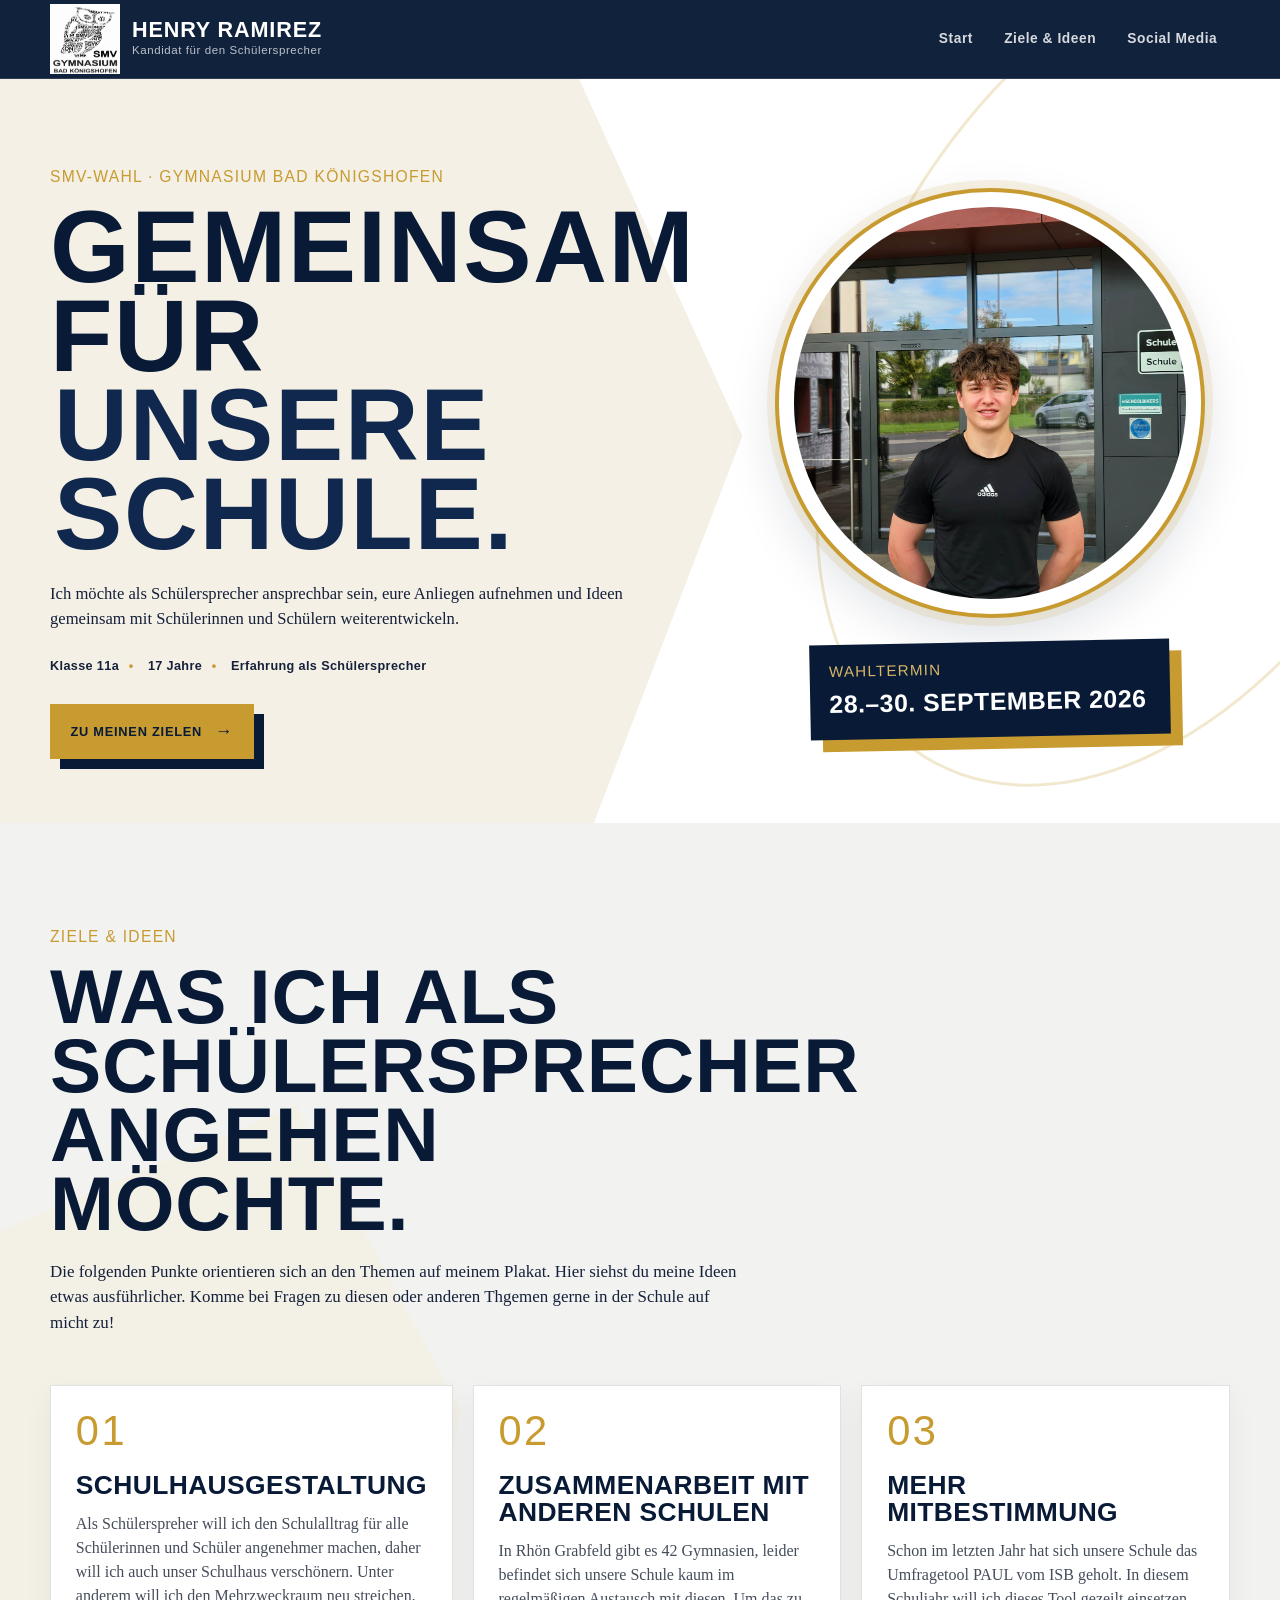
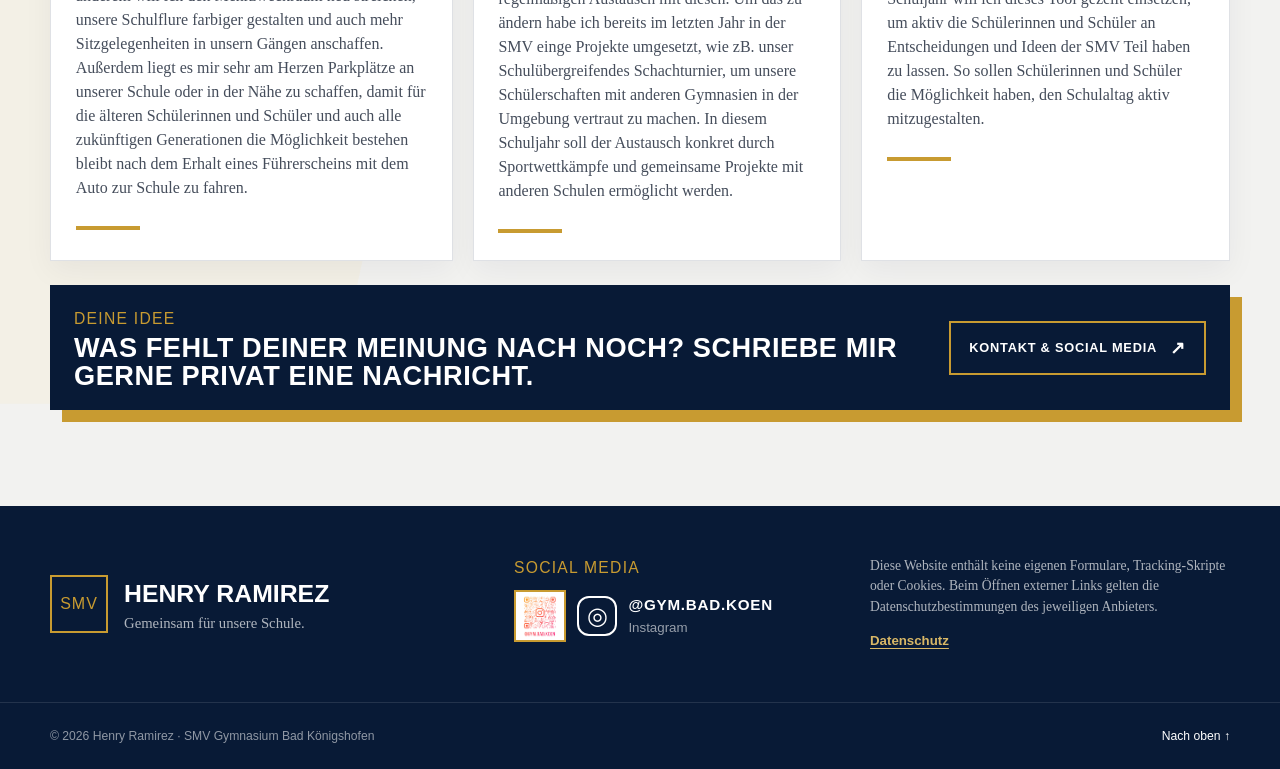
==== index.html @ e32c3639 "Add image link to index.html Added a link to the image '11156.png' in the HTML file." ====
<!DOCTYPE html>
<html lang="de">
<head>
  <meta charset="UTF-8">
  <meta name="viewport" content="width=device-width, initial-scale=1.0">
  <meta name="description" content="Henry Ramirez – Informationen zur Kandidatur als Schülersprecher am Gymnasium Bad Königshofen.">
  <title>Henry Ramirez | Gemeinsam für unsere Schule</title>
  <link rel="stylesheet" href="styles.css">
  <link rel="11156.png" />
  <style>
/* =========================
   HANDY / MOBILE
   ========================= */

@media (max-width: 700px) {

  /* Allgemein */
  html {
    scroll-padding-top: 74px;
  }

  body {
    overflow-x: hidden;
  }

  .container {
    width: min(100% - 2rem, 1180px);
  }


  /* =========================
     HEADER
     ========================= */

  .header-inner {
    min-height: 70px;
    gap: 1rem;
  }

  .brand {
    gap: .55rem;
  }

  .brand-logo {
    width: 38px;
    height: 38px;
  }

  .brand-copy strong {
    font-size: 1.05rem;
  }

  .brand-copy small {
    display: none;
  }

  /* Burger-Menü */
  .burger {
    display: grid;
    place-items: center;
    gap: 5px;
    width: 42px;
    height: 42px;
    flex-shrink: 0;
    cursor: pointer;
  }

  .burger span {
    display: block;
    width: 23px;
    height: 2px;
    background: var(--white);
    transition:
      transform .25s ease,
      opacity .2s ease;
  }

  /* Burger → X */
  .nav-toggle:checked + .burger span:nth-child(1) {
    transform: translateY(7px) rotate(45deg);
  }

  .nav-toggle:checked + .burger span:nth-child(2) {
    opacity: 0;
  }

  .nav-toggle:checked + .burger span:nth-child(3) {
    transform: translateY(-7px) rotate(-45deg);
  }

  /* Mobile Navigation */
  .main-nav {
    position: absolute;
    top: calc(100% + 8px);
    left: 1rem;
    right: 1rem;

    display: grid;
    gap: .2rem;

    padding: .55rem;

    background: var(--navy);
    border: 1px solid rgba(255,255,255,.12);
    box-shadow: 0 18px 40px rgba(8,26,54,.25);

    opacity: 0;
    pointer-events: none;
    transform: translateY(-10px);

    transition:
      opacity .25s ease,
      transform .25s ease;
  }

  .nav-toggle:checked ~ .main-nav {
    opacity: 1;
    pointer-events: auto;
    transform: translateY(0);
  }

  .main-nav a {
    padding: .9rem 1rem;
    font-size: .85rem;
  }


  /* =========================
     HERO
     ========================= */

  .hero {
    min-height: auto;
  }

  .hero::before {
    width: 100%;
    clip-path: polygon(
      0 0,
      88% 0,
      100% 16%,
      92% 100%,
      0 100%
    );
  }

  .hero-diagonal {
    right: -35vw;
    top: -5vh;
    width: 75vw;
    height: 110vw;
    opacity: .25;
  }

  .hero-grid {
    min-height: auto;

    display: grid;
    grid-template-columns: 1fr;

    gap: 2.8rem;

    padding-top: 3.2rem;
    padding-bottom: 3.8rem;
  }

  .hero-content {
    width: 100%;
  }

  .eyebrow {
    font-size: .82rem;
    margin-bottom: .6rem;
  }

  .hero h1 {
    max-width: 100%;
    font-size: clamp(3.4rem, 17vw, 5rem);
    line-height: .88;
    word-break: normal;
  }

  .hero-lead {
    margin-top: 1.2rem;
    max-width: 100%;
    font-size: 1rem;
    line-height: 1.55;
  }

  .hero-facts {
    display: grid;
    gap: .4rem;
    margin-top: 1.3rem;
    font-size: .78rem;
  }

  .hero-facts span:not(:last-child)::after {
    display: none;
  }

  .button {
    width: 100%;
    margin-top: 1.5rem;
  }

  .button-gold {
    box-shadow: 7px 7px 0 var(--navy);
  }


  /* =========================
     BILD
     ========================= */

  .hero-visual {
    width: 100%;
    justify-items: center;
    gap: 1.5rem;
  }

  .portrait-frame {
    width: min(78vw, 340px);
    padding: 11px;
    border-width: 3px;
    box-shadow:
      0 0 0 6px rgba(200,155,49,.13),
      0 15px 35px rgba(8,26,54,.12);
  }

  .portrait-fallback {
    inset: 11px;
    font-size: 2.2rem;
  }

  .election-card {
    width: min(88vw, 330px);
    padding: .9rem 1rem;
    box-shadow: 8px 8px 0 var(--gold);
  }

  .election-label {
    font-size: .78rem;
  }

  .election-card strong {
    font-size: 1.1rem;
  }


  /* =========================
     ZIELE
     ========================= */

  .ideas {
    padding: 4.2rem 0;
  }

  .ideas::before {
    left: -30%;
    width: 95%;
    height: 60%;
  }

  .section-heading {
    margin-bottom: 2rem;
  }

  .section-heading h2 {
    font-size: clamp(2.8rem, 13vw, 4.3rem);
    line-height: .92;
  }

  .section-heading > p:last-child {
    margin-top: 1rem;
    font-size: 1rem;
  }

  .ideas-grid {
    grid-template-columns: 1fr;
    gap: 1rem;
  }

  .idea-card {
    min-height: auto;
    padding: 1.3rem;
  }

  .idea-number {
    font-size: 2.2rem;
  }

  .idea-card h3 {
    font-size: 1.45rem;
    line-height: 1;
    margin-top: 1rem;
  }

  .idea-card p {
    font-size: .96rem;
    line-height: 1.5;
  }

  /* Hover auf Touch-Geräten vermeiden */
  .idea-card:hover {
    transform: none;
  }

  .idea-line {
    margin-top: 1.25rem;
  }

  .ideas-note {
    align-items: flex-start;
    flex-direction: column;
    gap: 1rem;

    margin-top: 1.2rem;
    padding: 1.2rem;

    box-shadow: 7px 7px 0 var(--gold);
  }

  .ideas-note h3 {
    font-size: 1.45rem;
  }

  .button-outline {
    width: 100%;
  }


  /* =========================
     FOOTER
     ========================= */

  .footer-grid {
    grid-template-columns: 1fr;
    gap: 2rem;
    padding: 2.5rem 0;
  }

  .footer-brand {
    gap: .8rem;
  }

  .footer-mark {
    width: 50px;
    height: 50px;
    font-size: .9rem;
  }

  .footer-brand strong {
    font-size: 1.3rem;
  }

  .footer-brand span {
    font-size: .85rem;
  }

  .instagram-link {
    width: 100%;
  }

  .instagram-qr {
    width: 48px;
    height: 48px;
    flex-basis: 48px;
  }

  .footer-legal p {
    font-size: .82rem;
    line-height: 1.5;
  }

  .footer-bottom-inner {
    min-height: auto;
    padding: .9rem 0;

    display: flex;
    flex-direction: column;
    align-items: flex-start;
    justify-content: center;
    gap: .5rem;
  }

  .footer-bottom-inner p {
    font-size: .7rem;
    line-height: 1.4;
  }
}


/* =========================
   SEHR KLEINE HANDYS
   ========================= */

@media (max-width: 400px) {

  .container {
    width: calc(100% - 1.4rem);
  }

  .header-inner {
    min-height: 66px;
  }

  .brand-copy strong {
    font-size: .95rem;
  }

  .brand-logo {
    width: 34px;
    height: 34px;
  }

  .hero-grid {
    padding-top: 2.7rem;
  }

  .hero h1 {
    font-size: clamp(3rem, 16vw, 4.2rem);
  }

  .hero-lead {
    font-size: .94rem;
  }

  .portrait-frame {
    width: min(82vw, 300px);
  }

  .election-card {
    width: 90vw;
  }

  .section-heading h2 {
    font-size: clamp(2.5rem, 13vw, 3.6rem);
  }

  .idea-card {
    padding: 1.15rem;
  }

  .idea-card h3 {
    font-size: 1.3rem;
  }
}
</style>
</head>
<body>
  <a class="skip-link" href="#main">Zum Inhalt springen</a>

  <header class="site-header">
    <div class="header-inner">
      <a class="brand" href="#start" aria-label="Startseite">
        
        <img
          src="11156.png"
          alt="SMV-Logo des Gymnasiums Bad Königshofen"
          width="70"
          height="70"
        >
        <span class="brand-copy">
          <strong>Henry Ramirez</strong>
          <small>Kandidat für den Schülersprecher</small>
        </span>
      </a>

      <input class="nav-toggle" type="checkbox" id="nav-toggle" aria-label="Menü öffnen oder schließen">
      <label class="burger" for="nav-toggle" aria-label="Navigationsmenü öffnen">
        <span></span>
        <span></span>
        <span></span>
      </label>

      <nav class="main-nav" aria-label="Hauptnavigation">
        <a href="#start">Start</a>
        <a href="#ziele">Ziele &amp; Ideen</a>
        <a href="#social">Social Media</a>
      </nav>
    </div>
  </header>

  <main id="main">
    <!-- ================= HERO ================= -->
    <section class="hero section" id="start">
      <div class="hero-diagonal" aria-hidden="true"></div>

      <div class="container hero-grid">
        <div class="hero-content reveal-up">
          <p class="eyebrow">SMV-Wahl · Gymnasium Bad Königshofen</p>
          <h1>Gemeinsam für<br><span>unsere Schule.</span></h1>
          <p class="hero-lead">
            Ich möchte als Schülersprecher ansprechbar sein, eure Anliegen aufnehmen
            und Ideen gemeinsam mit Schülerinnen und Schülern weiterentwickeln.
          </p>

          <div class="hero-facts" aria-label="Kurzinfos">
            <span>Klasse 11a</span>
            <span>17 Jahre</span>
            <span>Erfahrung als Schülersprecher</span>
          </div>

          <a class="button button-gold" href="#ziele">
            Zu meinen Zielen
            <span aria-hidden="true">→</span>
          </a>
        </div>

        <div class="hero-visual reveal-in">
          <div class="portrait-frame">
            
            <img
              src="20260917_153658(0) (1).jpg"
              alt="Porträtfoto von Henry Ramirez vor dem Gymnasium Bad Königshofen"
            >
            <div class="portrait-fallback" aria-hidden="true">
              <span>HENRY<br>RAMIREZ</span>
            </div>
          </div>

          <div class="election-card">
            <span class="election-label">Wahltermin</span>
            <strong>28.–30. September 2026</strong>
          </div>
        </div>
      </div>
    </section>

    <!-- ================= ZIELE & IDEEN ================= -->
    <section class="ideas section" id="ziele">
      <div class="container">
        <div class="section-heading reveal-up">
          <p class="eyebrow">Ziele &amp; Ideen</p>
          <h2>Was ich als Schülersprecher angehen möchte.</h2>
          <p>
            Die folgenden Punkte orientieren sich an den Themen auf meinem Plakat. Hier siehst du meine Ideen etwas ausführlicher. Komme bei Fragen zu diesen oder anderen Thgemen gerne in der Schule auf micht zu!
          </p>
        </div>

        <div class="ideas-grid">
          <article class="idea-card reveal-up">
            <div class="idea-number">01</div>
            <h3>Schulhausgestaltung</h3>
            <p>
              Als Schülerspreher will ich den Schulalltrag für alle Schülerinnen und Schüler angenehmer machen, daher will ich auch unser Schulhaus verschönern. Unter anderem will ich den Mehrzweckraum neu streichen, unsere Schulflure farbiger gestalten und auch mehr Sitzgelegenheiten in unsern Gängen anschaffen.
              Außerdem liegt es mir sehr am Herzen Parkplätze an unserer Schule oder in der Nähe zu schaffen, damit für die älteren Schülerinnen und Schüler und auch alle zukünftigen Generationen die Möglichkeit bestehen bleibt nach dem Erhalt eines Führerscheins mit dem Auto zur Schule zu fahren. 
            </p>
            <span class="idea-line" aria-hidden="true"></span>
          </article>

          <article class="idea-card reveal-up delay-1">
            <div class="idea-number">02</div>
            <h3>Zusammenarbeit mit anderen Schulen</h3>
            <p>
              In Rhön Grabfeld gibt es 42 Gymnasien, leider befindet sich unsere Schule kaum im regelmäßigen Austausch mit diesen.
              Um das zu ändern habe ich bereits im letzten Jahr in der SMV einge Projekte umgesetzt, wie zB. unser Schulübergreifendes Schachturnier, um unsere Schülerschaften mit anderen Gymnasien in der Umgebung vertraut zu machen. 
              In diesem Schuljahr soll der Austausch konkret durch Sportwettkämpfe und gemeinsame Projekte mit anderen Schulen ermöglicht werden.
            </p>
            <span class="idea-line" aria-hidden="true"></span>
          </article>

          <article class="idea-card reveal-up delay-2">
            <div class="idea-number">03</div>
            <h3>Mehr Mitbestimmung</h3>
            <p>
              Schon im letzten Jahr hat sich unsere Schule das Umfragetool PAUL vom ISB geholt. 
              In diesem Schuljahr will ich dieses Tool gezeilt einsetzen, um aktiv die Schülerinnen und Schüler an Entscheidungen und Ideen der SMV Teil haben zu lassen. 
              So sollen Schülerinnen und Schüler die Möglichkeit haben, den Schulaltag aktiv mitzugestalten.
            </p>
            <span class="idea-line" aria-hidden="true"></span>
          </article>
        </div>

        <div class="ideas-note reveal-up">
          <div>
            <p class="eyebrow">Deine Idee</p>
            <h3>Was fehlt deiner Meinung nach noch? Schriebe mir gerne privat eine Nachricht.</h3>
          </div>
          <a class="button button-outline" href="https://www.instagram.com/henry.rmz09">Kontakt &amp; Social Media <span aria-hidden="true">↗</span></a>
        </div>
      </div>
    </section>
  </main>

  <!-- ================= FOOTER ================= -->
  <footer class="site-footer" id="social">
    <div class="container footer-grid">
      <div class="footer-brand">
        <div class="footer-mark" aria-hidden="true">SMV</div>
        <div>
          <strong>Henry Ramirez</strong>
          <span>Gemeinsam für unsere Schule.</span>
        </div>
      </div>

      <div class="footer-social">
        <p class="footer-kicker">Social Media</p>
        <a class="instagram-link" href="https://www.instagram.com/gym.bad.koen/" target="_blank" rel="noopener noreferrer">
          <!-- Optional: Lege den QR-Code aus dem Plakat später als images/instagram-qr.jpg ab. -->
          <img class="instagram-qr" src="instagram-qr.jpg" alt="Instagram-QR-Code zum Profil @GYM.BAD.KOEN" onerror="this.style.display='none'">
          <span class="instagram-icon" aria-hidden="true">◎</span>
          <span>
            <strong>@GYM.BAD.KOEN</strong>
            <small>Instagram</small>
          </span>
        </a>
      </div>

      <div class="footer-legal">
        <p>
          Diese Website enthält keine eigenen Formulare, Tracking-Skripte oder Cookies.
          Beim Öffnen externer Links gelten die Datenschutzbestimmungen des jeweiligen Anbieters.
        </p>
        <a href="datenschutz.html">Datenschutz</a>
      </div>
    </div>

    <div class="footer-bottom">
      <div class="container footer-bottom-inner">
        <p>&copy; 2026 Henry Ramirez · SMV Gymnasium Bad Königshofen</p>
        <a href="#start">Nach oben ↑</a>
      </div>
    </div>
  </footer>
</body>
</html>
---- styles.css ----
:root {
  --navy: #081a36;
  --navy-2: #10284d;
  --cream: #f4f0e5;
  --cream-2: #ebe6d8;
  --gold: #c89b31;
  --gold-light: #d8b766;
  --white: #ffffff;
  --ink: #15203a;
  --muted: #626a78;
  --line: rgba(8, 26, 54, 0.13);
  --shadow: 0 18px 50px rgba(8, 26, 54, 0.13);
  --radius: 24px;
  --max-width: 1180px;
}

* {
  box-sizing: border-box;
}

html {
  scroll-behavior: smooth;
  scroll-padding-top: 84px;
}

body {
  margin: 0;
  color: var(--ink);
  background: var(--white);
  font-family: Georgia, "Times New Roman", serif;
  line-height: 1.5;
  overflow-x: hidden;
}

img {
  display: block;
  max-width: 100%;
}

a {
  color: inherit;
}

button,
input,
label {
  font: inherit;
}

.skip-link {
  position: fixed;
  left: 1rem;
  top: -4rem;
  z-index: 9999;
  padding: .65rem .9rem;
  background: var(--gold);
  color: var(--navy);
  text-decoration: none;
  font-weight: 700;
}

.skip-link:focus {
  top: 1rem;
}

.container {
  width: min(calc(100% - 2rem), var(--max-width));
  margin-inline: auto;
}

.section {
  position: relative;
  isolation: isolate;
}

/* ---------------- HEADER ---------------- */
.site-header {
  position: sticky;
  top: 0;
  z-index: 1000;
  border-bottom: 1px solid rgba(255, 255, 255, .12);
  background: rgba(8, 26, 54, .96);
  backdrop-filter: blur(10px);
}

.header-inner {
  width: min(calc(100% - 2rem), var(--max-width));
  min-height: 78px;
  margin-inline: auto;
  display: flex;
  align-items: center;
  justify-content: space-between;
  gap: 2rem;
}

.brand {
  display: inline-flex;
  align-items: center;
  gap: .75rem;
  color: var(--white);
  text-decoration: none;
  min-width: 0;
}

.brand-logo {
  width: 44px;
  height: 44px;
  object-fit: contain;
  filter: brightness(0) invert(1);
}

.brand-copy {
  display: grid;
  gap: .05rem;
}

.brand-copy strong {
  font-family: Impact, Haettenschweiler, "Arial Narrow Bold", sans-serif;
  font-size: 1.35rem;
  letter-spacing: .04em;
  text-transform: uppercase;
  line-height: 1;
}

.brand-copy small {
  color: rgba(255, 255, 255, .72);
  font-family: Arial, Helvetica, sans-serif;
  font-size: .72rem;
  letter-spacing: .05em;
}

.main-nav {
  display: flex;
  align-items: center;
  gap: .35rem;
}

.main-nav a {
  position: relative;
  padding: .6rem .8rem;
  color: rgba(255, 255, 255, .83);
  text-decoration: none;
  font-family: Arial, Helvetica, sans-serif;
  font-size: .86rem;
  font-weight: 700;
  letter-spacing: .04em;
  transition: color .2s ease;
}

.main-nav a::after {
  content: "";
  position: absolute;
  left: .8rem;
  right: .8rem;
  bottom: .35rem;
  height: 2px;
  background: var(--gold);
  transform: scaleX(0);
  transform-origin: left;
  transition: transform .2s ease;
}

.main-nav a:hover,
.main-nav a:focus-visible {
  color: var(--white);
}

.main-nav a:hover::after,
.main-nav a:focus-visible::after {
  transform: scaleX(1);
}

.nav-toggle,
.burger {
  display: none;
}

/* ---------------- HERO ---------------- */
.hero {
  min-height: 690px;
  display: grid;
  align-items: center;
  overflow: hidden;
  background: var(--white);
}

.hero::before {
  content: "";
  position: absolute;
  inset: 0 auto 0 0;
  width: 58%;
  background: var(--cream);
  clip-path: polygon(0 0, 78% 0, 100% 48%, 80% 100%, 0 100%);
  z-index: -1;
}

.hero-diagonal {
  position: absolute;
  right: -12vw;
  top: -18vh;
  width: 45vw;
  height: 75vw;
  max-width: 720px;
  max-height: 900px;
  border: 3px solid rgba(200, 155, 49, .55);
  transform: rotate(28deg);
  border-radius: 50%;
  z-index: -1;
  opacity: .42;
}

.hero-grid {
  min-height: 690px;
  display: grid;
  grid-template-columns: 1.05fr .95fr;
  align-items: center;
  gap: clamp(2rem, 6vw, 7rem);
  padding: 5.4rem 0 4rem;
}

.eyebrow,
.footer-kicker {
  margin: 0 0 .8rem;
  color: var(--gold);
  font-family: Impact, Haettenschweiler, "Arial Narrow Bold", sans-serif;
  font-size: .98rem;
  letter-spacing: .08em;
  text-transform: uppercase;
}

.hero h1 {
  margin: 0;
  max-width: 720px;
  color: var(--navy);
  font-family: Impact, Haettenschweiler, "Arial Narrow Bold", sans-serif;
  font-size: clamp(4rem, 8vw, 7.7rem);
  line-height: .87;
  letter-spacing: .015em;
  text-transform: uppercase;
}

.hero h1 span {
  display: inline-block;
  color: var(--navy-2);
  transform: translateX(.04em);
}

.hero-lead {
  max-width: 620px;
  margin: 1.5rem 0 0;
  font-size: clamp(1.04rem, 1.3vw, 1.2rem);
}

.hero-facts {
  display: flex;
  flex-wrap: wrap;
  gap: .6rem .9rem;
  margin-top: 1.55rem;
  font-family: Arial, Helvetica, sans-serif;
  font-size: .79rem;
  font-weight: 700;
  letter-spacing: .03em;
}

.hero-facts span {
  display: inline-flex;
  align-items: center;
  gap: .6rem;
}

.hero-facts span:not(:last-child)::after {
  content: "•";
  color: var(--gold);
}

.button {
  display: inline-flex;
  align-items: center;
  justify-content: center;
  gap: .8rem;
  min-height: 48px;
  margin-top: 1.8rem;
  padding: .75rem 1.15rem;
  border: 2px solid transparent;
  text-decoration: none;
  font-family: Arial, Helvetica, sans-serif;
  font-size: .8rem;
  font-weight: 800;
  letter-spacing: .06em;
  text-transform: uppercase;
  transition: transform .2s ease, box-shadow .2s ease, background-color .2s ease, color .2s ease;
}

.button span {
  font-size: 1.1rem;
  transition: transform .2s ease;
}

.button:hover {
  transform: translateY(-3px);
}

.button:hover span {
  transform: translateX(3px);
}

.button-gold {
  background: var(--gold);
  color: var(--navy);
  box-shadow: 10px 10px 0 var(--navy);
}

.button-gold:hover,
.button-gold:focus-visible {
  box-shadow: 6px 6px 0 var(--navy);
}

.hero-visual {
  display: grid;
  justify-items: center;
  gap: 1.5rem;
}

.portrait-frame {
  position: relative;
  width: min(430px, 92vw);
  aspect-ratio: 1 / 1;
  padding: 15px;
  border: 4px solid var(--gold);
  border-radius: 50%;
  background: var(--white);
  box-shadow: 0 0 0 8px rgba(200, 155, 49, .13), var(--shadow);
  overflow: hidden;
}

.portrait-frame img {
  width: 100%;
  height: 100%;
  object-fit: cover;
  border-radius: 50%;
  background: linear-gradient(145deg, var(--cream-2), var(--white));
}

.portrait-fallback {
  position: absolute;
  inset: 15px;
  display: grid;
  place-items: center;
  border-radius: 50%;
  background: radial-gradient(circle at 35% 35%, #ffffff 0 23%, var(--cream-2) 24% 100%);
  color: var(--navy);
  font-family: Impact, Haettenschweiler, "Arial Narrow Bold", sans-serif;
  font-size: clamp(2.2rem, 4vw, 3.6rem);
  line-height: .85;
  text-align: center;
  letter-spacing: .05em;
  text-transform: uppercase;
}

.portrait-frame:has(img) .portrait-fallback {
  opacity: 0;
  pointer-events: none;
}

.election-card {
  display: grid;
  gap: .15rem;
  width: min(360px, 86vw);
  padding: 1rem 1.2rem 1.05rem;
  background: var(--navy);
  color: var(--white);
  box-shadow: 12px 12px 0 var(--gold);
  transform: rotate(-1.1deg);
}

.election-label {
  color: var(--gold-light);
  font-family: Impact, Haettenschweiler, "Arial Narrow Bold", sans-serif;
  font-size: .95rem;
  letter-spacing: .08em;
  text-transform: uppercase;
}

.election-card strong {
  font-family: Impact, Haettenschweiler, "Arial Narrow Bold", sans-serif;
  font-size: clamp(1.15rem, 2vw, 1.55rem);
  letter-spacing: .02em;
  text-transform: uppercase;
}

/* ---------------- IDEAS ---------------- */
.ideas {
  background: #f2f2f0;
  padding: 6.4rem 0 6rem;
  overflow: hidden;
}

.ideas::before {
  content: "";
  position: absolute;
  left: -10%;
  bottom: 8%;
  width: 46%;
  height: 70%;
  background: var(--cream);
  clip-path: polygon(0 20%, 72% 0, 100% 34%, 78% 100%, 0 100%);
  opacity: .86;
  z-index: -1;
}

.section-heading {
  max-width: 760px;
  margin-bottom: 3.1rem;
}

.section-heading h2 {
  margin: 0;
  color: var(--navy);
  font-family: Impact, Haettenschweiler, "Arial Narrow Bold", sans-serif;
  font-size: clamp(3rem, 6vw, 5.6rem);
  line-height: .9;
  letter-spacing: .01em;
  text-transform: uppercase;
}

.section-heading > p:last-child {
  max-width: 700px;
  margin: 1.3rem 0 0;
  font-size: 1.06rem;
}

.ideas-grid {
  display: grid;
  grid-template-columns: repeat(3, 1fr);
  gap: 1.25rem;
}

.idea-card {
  position: relative;
  min-height: 320px;
  padding: 1.55rem 1.55rem 1.7rem;
  background: var(--white);
  border: 1px solid var(--line);
  box-shadow: 0 10px 28px rgba(8, 26, 54, .05);
  transition: transform .25s ease, box-shadow .25s ease, border-color .25s ease;
}

.idea-card:hover {
  transform: translateY(-8px);
  border-color: rgba(200, 155, 49, .7);
  box-shadow: 0 22px 42px rgba(8, 26, 54, .12);
}

.idea-number {
  color: var(--gold);
  font-family: Impact, Haettenschweiler, "Arial Narrow Bold", sans-serif;
  font-size: 2.6rem;
  line-height: 1;
  letter-spacing: .06em;
}

.idea-card h3 {
  margin: 1.25rem 0 .8rem;
  color: var(--navy);
  font-family: Impact, Haettenschweiler, "Arial Narrow Bold", sans-serif;
  font-size: 1.65rem;
  line-height: 1.02;
  letter-spacing: .015em;
  text-transform: uppercase;
}

.idea-card p {
  margin: 0;
  color: #454d5b;
}

.idea-line {
  display: block;
  width: 64px;
  height: 4px;
  margin-top: 1.65rem;
  background: var(--gold);
}

.ideas-note {
  display: flex;
  align-items: center;
  justify-content: space-between;
  gap: 2rem;
  margin-top: 1.5rem;
  padding: 1.35rem 1.5rem;
  background: var(--navy);
  color: var(--white);
  box-shadow: 12px 12px 0 var(--gold);
}

.ideas-note .eyebrow {
  margin-bottom: .25rem;
}

.ideas-note h3 {
  margin: 0;
  font-family: Impact, Haettenschweiler, "Arial Narrow Bold", sans-serif;
  font-size: 1.7rem;
  line-height: 1;
  letter-spacing: .02em;
  text-transform: uppercase;
}

.button-outline {
  margin: 0;
  border-color: var(--gold);
  color: var(--white);
  white-space: nowrap;
}

.button-outline:hover,
.button-outline:focus-visible {
  background: var(--gold);
  color: var(--navy);
}

/* ---------------- FOOTER ---------------- */
.site-footer {
  background: var(--navy);
  color: var(--white);
}

.footer-grid {
  display: grid;
  grid-template-columns: 1.2fr .9fr 1fr;
  gap: 2rem;
  padding: 3.1rem 0;
}

.footer-brand {
  display: flex;
  align-items: center;
  gap: 1rem;
}

.footer-mark {
  display: grid;
  place-items: center;
  width: 58px;
  height: 58px;
  border: 2px solid var(--gold);
  color: var(--gold);
  font-family: Impact, Haettenschweiler, "Arial Narrow Bold", sans-serif;
  letter-spacing: .06em;
}

.footer-brand strong,
.footer-brand span {
  display: block;
}

.footer-brand strong {
  font-family: Impact, Haettenschweiler, "Arial Narrow Bold", sans-serif;
  font-size: 1.55rem;
  text-transform: uppercase;
}

.footer-brand span {
  color: rgba(255, 255, 255, .68);
  font-size: .92rem;
}

.footer-kicker {
  margin-bottom: .65rem;
}

.instagram-link {
  display: inline-flex;
  align-items: center;
  gap: .7rem;
  text-decoration: none;
  transition: transform .2s ease, color .2s ease;
}

.instagram-link:hover {
  color: var(--gold-light);
  transform: translateX(3px);
}

.instagram-qr {
  width: 52px;
  height: 52px;
  flex: 0 0 52px;
  object-fit: cover;
  border: 2px solid var(--gold);
  background: var(--white);
  padding: 2px;
  transition: transform .2s ease;
}

.instagram-link:hover .instagram-qr {
  transform: scale(1.04);
}

.instagram-icon {
  display: grid;
  place-items: center;
  width: 40px;
  height: 40px;
  border: 2px solid currentColor;
  border-radius: 12px;
  font-family: Arial, Helvetica, sans-serif;
  font-size: 1.5rem;
}

.instagram-link strong,
.instagram-link small {
  display: block;
}

.instagram-link strong {
  font-family: Arial, Helvetica, sans-serif;
  font-size: .95rem;
  letter-spacing: .05em;
}

.instagram-link small {
  margin-top: .05rem;
  color: rgba(255, 255, 255, .58);
  font-family: Arial, Helvetica, sans-serif;
}

.footer-legal p {
  margin: 0 0 .7rem;
  color: rgba(255, 255, 255, .68);
  font-size: .85rem;
}

.footer-legal a {
  color: var(--gold-light);
  font-family: Arial, Helvetica, sans-serif;
  font-size: .83rem;
  font-weight: 700;
  text-underline-offset: 3px;
}

.footer-bottom {
  border-top: 1px solid rgba(255, 255, 255, .11);
}

.footer-bottom-inner {
  min-height: 66px;
  display: flex;
  align-items: center;
  justify-content: space-between;
  gap: 1rem;
  color: rgba(255, 255, 255, .55);
  font-family: Arial, Helvetica, sans-serif;
  font-size: .76rem;
}

.footer-bottom-inner p {
  margin: 0;
}

.footer-bottom-inner a {
  color: var(--white);
  text-decoration: none;
}

/* ---------------- MOTION ---------------- */
@keyframes fade-up {
  from { opacity: 0; transform: translateY(24px); }
  to { opacity: 1; transform: translateY(0); }
}

@keyframes fade-in {
  from { opacity: 0; transform: scale(.96); }
  to { opacity: 1; transform: scale(1); }
}

.reveal-up {
  animation: fade-up .7s cubic-bezier(.22, 1, .36, 1) both;
}

.reveal-in {
  animation: fade-in .85s cubic-bezier(.22, 1, .36, 1) .12s both;
}

.delay-1 { animation-delay: .08s; }
.delay-2 { animation-delay: .16s; }

:focus-visible {
  outline: 3px solid var(--gold-light);
  outline-offset: 3px;
}

@media (prefers-reduced-motion: reduce) {
  html { scroll-behavior: auto; }

  *,
  *::before,
  *::after {
    animation-duration: .001ms !important;
    animation-iteration-count: 1 !important;
    transition-duration: .001ms !important;
  }
}

/* ---------------- RESPONSIVE ---------------- */
@media (max-width: 980px) {
  .hero-grid {
    grid-template-columns: 1fr;
    padding-top: 4rem;
  }

  .hero-visual {
    justify-items: start;
  }

  .portrait-frame {
    width: min(380px, 78vw);
    align-self: center;
    margin-inline: auto;
  }

  .election-card {
    align-self: center;
    margin-inline: auto;
  }

  .ideas-grid {
    grid-template-columns: 1fr;
  }

  .idea-card {
    min-height: auto;
  }

  .footer-grid {
    grid-template-columns: 1fr 1fr;
  }

  .footer-legal {
    grid-column: 1 / -1;
    max-width: 720px;
  }
}

/* =========================================================
   MOBILE – RESPONSIVE LAYOUT
   ========================================================= */

@media (max-width: 700px) {

  /* ---------- GRUNDLAYOUT ---------- */

  html {
    scroll-padding-top: 72px;
  }

  body {
    overflow-x: hidden;
  }

  .container,
  .header-inner {
    width: 92%;
    max-width: 100%;
    margin-left: auto;
    margin-right: auto;
  }


  /* =======================================================
     HEADER
     ======================================================= */

  .site-header {
    position: sticky;
    top: 0;
  }

  .header-inner {
    min-height: clamp(64px, 17vw, 76px);
    gap: 3%;
  }

  .brand {
    width: auto;
    max-width: 82%;
    gap: 3%;
  }

  .brand-logo {
    width: clamp(34px, 10vw, 44px);
    height: clamp(34px, 10vw, 44px);
    flex-shrink: 0;
  }

  .brand-copy {
    min-width: 0;
  }

  .brand-copy strong {
    font-size: clamp(.9rem, 4vw, 1.25rem);
    white-space: nowrap;
  }

  .brand-copy small {
    display: none;
  }


  /* ---------- BURGER ---------- */

  .nav-toggle,
  .burger {
    display: block;
  }

  .nav-toggle {
    position: absolute;
    width: 1px;
    height: 1px;
    opacity: 0;
    pointer-events: none;
  }

  .burger {
    width: clamp(40px, 11vw, 48px);
    height: clamp(40px, 11vw, 48px);
    flex-shrink: 0;
    cursor: pointer;

    display: grid;
    place-items: center;
    align-content: center;
    gap: clamp(4px, 1.2vw, 6px);
  }

  .burger span {
    display: block;
    width: clamp(21px, 6.5vw, 27px);
    height: 2px;
    background: var(--white);

    transition:
      transform .25s ease,
      opacity .2s ease;
  }

  .nav-toggle:checked + .burger span:nth-child(1) {
    transform: translateY(clamp(6px, 1.8vw, 8px)) rotate(45deg);
  }

  .nav-toggle:checked + .burger span:nth-child(2) {
    opacity: 0;
  }

  .nav-toggle:checked + .burger span:nth-child(3) {
    transform: translateY(clamp(-8px, -1.8vw, -6px)) rotate(-45deg);
  }


  /* ---------- MOBILE NAVIGATION ---------- */

  .main-nav {
    position: absolute;

    top: calc(100% + 1vw);
    left: 4%;
    right: 4%;

    display: grid;
    gap: .2rem;

    padding: 2%;

    background: var(--navy);
    border: 1px solid rgba(255, 255, 255, .12);
    box-shadow: 0 4vw 10vw rgba(8, 26, 54, .25);

    opacity: 0;
    pointer-events: none;

    transform: translateY(-3vw);

    transition:
      opacity .25s ease,
      transform .25s ease;
  }

  .nav-toggle:checked ~ .main-nav {
    opacity: 1;
    pointer-events: auto;
    transform: translateY(0);
  }

  .main-nav a {
    padding: 3.5% 4%;
    font-size: clamp(.78rem, 3.2vw, .92rem);
  }


  /* =======================================================
     HERO
     ======================================================= */

  .hero {
    min-height: auto;
  }

  .hero::before {
    width: 100%;
    clip-path: polygon(
      0 0,
      88% 0,
      100% 12%,
      92% 100%,
      0 100%
    );
  }

  .hero-diagonal {
    right: -30vw;
    top: -5vh;

    width: 70vw;
    height: 105vw;

    border-width: clamp(2px, .7vw, 4px);

    opacity: .3;
  }

  .hero-grid {

    /* Eine Spalte auf dem Handy */
    grid-template-columns: 1fr;

    min-height: auto;

    gap: clamp(2.2rem, 9vw, 4rem);

    padding-top: clamp(2.5rem, 9vw, 4rem);
    padding-bottom: clamp(3rem, 10vw, 5rem);
  }


  /* ---------- HERO TEXT ---------- */

  .hero-content {
    width: 100%;
  }

  .eyebrow {
    margin-bottom: 2vw;
    font-size: clamp(.72rem, 2.8vw, .95rem);
    letter-spacing: .06em;
  }

  .hero h1 {
    width: 100%;
    max-width: 100%;

    /*
       Schrift wächst mit der Bildschirmbreite,
       bleibt aber innerhalb sinnvoller Grenzen.
    */
    font-size: clamp(3.1rem, 16vw, 5.7rem);

    line-height: .86;
    letter-spacing: .01em;
  }

  .hero-lead {
    width: 100%;
    max-width: 100%;

    margin-top: clamp(1rem, 4vw, 1.5rem);

    font-size: clamp(.92rem, 4vw, 1.15rem);
    line-height: 1.5;
  }

  .hero-facts {

    width: 100%;

    display: grid;
    grid-template-columns: 1fr;

    gap: 1vw;

    margin-top: clamp(1rem, 4vw, 1.6rem);

    font-size: clamp(.68rem, 3vw, .82rem);
  }

  .hero-facts span:not(:last-child)::after {
    display: none;
  }


  /* ---------- BUTTON ---------- */

  .button {
    width: 100%;
    min-height: clamp(44px, 13vw, 54px);

    margin-top: clamp(1.3rem, 5vw, 2rem);

    padding:
      3%
      5%;

    font-size: clamp(.7rem, 3vw, .82rem);

    box-shadow: none;
  }

  .button-gold {
    box-shadow:
      clamp(5px, 2vw, 8px)
      clamp(5px, 2vw, 8px)
      0
      var(--navy);
  }


  /* =======================================================
     HERO BILD
     ======================================================= */

  .hero-visual {
    width: 100%;

    display: grid;
    justify-items: center;

    gap: clamp(1rem, 5vw, 1.7rem);
  }

  .portrait-frame {

    /*
       78vw bedeutet:
       Das Bild nimmt 78 % der Bildschirmbreite ein.
       max-width verhindert, dass es auf größeren Handys
       unnötig groß wird.
    */
    width: min(78vw, 350px);

    padding: clamp(8px, 2.5vw, 14px);

    border-width: clamp(2px, .9vw, 4px);

    box-shadow:
      0 0 0 clamp(4px, 1.7vw, 8px)
      rgba(200, 155, 49, .13),
      0 clamp(4vw, 8vw, 30px)
      clamp(10vw, 15vw, 50px)
      rgba(8, 26, 54, .12);
  }

  .portrait-fallback {
    inset: clamp(8px, 2.5vw, 14px);

    font-size: clamp(1.8rem, 8vw, 3.2rem);
  }


  /* ---------- WAHLTERMIN ---------- */

  .election-card {

    width: min(88vw, 350px);

    padding:
      clamp(.8rem, 3vw, 1rem)
      clamp(1rem, 4vw, 1.3rem);

    box-shadow:
      clamp(6px, 2.5vw, 12px)
      clamp(6px, 2.5vw, 12px)
      0
      var(--gold);
  }

  .election-label {
    font-size: clamp(.72rem, 3vw, .95rem);
  }

  .election-card strong {
    font-size: clamp(1rem, 4.5vw, 1.45rem);
  }


  /* =======================================================
     ZIELE & IDEEN
     ======================================================= */

  .ideas {

    padding:
      clamp(3rem, 10vw, 5rem)
      0
      clamp(3.5rem, 11vw, 6rem);
  }

  .ideas::before {

    left: -25%;
    bottom: 5%;

    width: 90%;
    height: 55%;
  }


  /* ---------- ÜBERSCHRIFT ---------- */

  .section-heading {

    width: 100%;
    max-width: 100%;

    margin-bottom: clamp(1.8rem, 7vw, 3rem);
  }

  .section-heading h2 {

    width: 100%;

    font-size:
      clamp(2.5rem, 12.5vw, 4.5rem);

    line-height: .88;
  }

  .section-heading > p:last-child {

    width: 100%;

    margin-top: clamp(.9rem, 3.5vw, 1.4rem);

    font-size: clamp(.92rem, 3.8vw, 1.05rem);
    line-height: 1.5;
  }


  /* =======================================================
     IDEEN-KARTEN
     ======================================================= */

  .ideas-grid {

    width: 100%;

    display: grid;

    /*
       1fr statt fixer Breiten:
       nimmt immer den kompletten vorhandenen Platz ein.
    */
    grid-template-columns: minmax(0, 1fr);

    gap: clamp(.8rem, 3vw, 1.25rem);
  }

  .idea-card {

    width: 100%;
    min-width: 0;
    min-height: auto;

    padding:
      clamp(1rem, 5vw, 1.6rem);

    border-radius: 0;

    transition:
      transform .25s ease,
      box-shadow .25s ease,
      border-color .25s ease;
  }

  /*
     Auf Touchscreens kein dauerhaftes "Hover-Hochspringen".
  */
  .idea-card:hover {
    transform: none;
  }

  .idea-number {
    font-size: clamp(2rem, 9vw, 2.7rem);
  }

  .idea-card h3 {

    margin-top: clamp(.9rem, 4vw, 1.3rem);

    font-size:
      clamp(1.25rem, 6vw, 1.7rem);

    line-height: 1;
  }

  .idea-card p {

    font-size:
      clamp(.9rem, 3.8vw, 1rem);

    line-height: 1.5;
  }

  .idea-line {

    width: clamp(45px, 16vw, 65px);

    height: clamp(3px, .9vw, 4px);

    margin-top: clamp(1rem, 4vw, 1.6rem);
  }


  /* =======================================================
     CTA
     ======================================================= */

  .ideas-note {

    width: 100%;

    display: flex;
    flex-direction: column;

    align-items: stretch;

    gap: clamp(1rem, 4vw, 1.5rem);

    margin-top: clamp(1rem, 4vw, 1.5rem);

    padding:
      clamp(1rem, 5vw, 1.5rem);

    box-shadow:
      clamp(5px, 2vw, 9px)
      clamp(5px, 2vw, 9px)
      0
      var(--gold);
  }

  .ideas-note h3 {

    font-size:
      clamp(1.25rem, 6vw, 1.7rem);
  }

  .button-outline {

    width: 100%;
    white-space: normal;
  }


  /* =======================================================
     FOOTER
     ======================================================= */

  .footer-grid {

    width: 92%;

    grid-template-columns: minmax(0, 1fr);

    gap: clamp(1.5rem, 7vw, 2.5rem);

    padding:
      clamp(2rem, 8vw, 3rem)
      0;
  }

  .footer-brand {
    width: 100%;
    gap: clamp(.7rem, 3vw, 1rem);
  }

  .footer-mark {

    width: clamp(46px, 15vw, 60px);
    height: clamp(46px, 15vw, 60px);

    flex-shrink: 0;

    font-size: clamp(.8rem, 3vw, 1rem);
  }

  .footer-brand strong {
    font-size:
      clamp(1.15rem, 5vw, 1.5rem);
  }

  .footer-brand span {
    font-size:
      clamp(.75rem, 3.2vw, .92rem);
  }


  /* ---------- INSTAGRAM ---------- */

  .instagram-link {

    width: 100%;

    min-width: 0;

    gap: clamp(.5rem, 2.5vw, .8rem);
  }

  .instagram-qr {

    width: clamp(42px, 14vw, 55px);
    height: clamp(42px, 14vw, 55px);

    flex: 0 0 clamp(42px, 14vw, 55px);
  }

  .instagram-icon {

    width: clamp(34px, 11vw, 42px);
    height: clamp(34px, 11vw, 42px);

    border-radius: clamp(8px, 3vw, 12px);

    font-size:
      clamp(1.1rem, 5vw, 1.5rem);
  }

  .instagram-link strong {
    font-size:
      clamp(.78rem, 3.4vw, .95rem);
  }


  /* ---------- DATENSCHUTZ ---------- */

  .footer-legal {

    width: 100%;
  }

  .footer-legal p {

    font-size:
      clamp(.72rem, 3.1vw, .86rem);

    line-height: 1.5;
  }


  /* ---------- COPYRIGHT ---------- */

  .footer-bottom-inner {

    width: 92%;

    min-height: auto;

    display: flex;
    flex-direction: column;

    align-items: flex-start;
    justify-content: center;

    gap: 1vw;

    padding:
      clamp(.7rem, 3vw, 1rem)
      0;
  }

  .footer-bottom-inner p {

    font-size:
      clamp(.65rem, 2.7vw, .78rem);

    line-height: 1.4;
  }

  .footer-bottom-inner a {

    font-size:
      clamp(.7rem, 3vw, .82rem);
  }
}


/* =========================================================
   EXTRA: SEHR KLEINE HANDYS
   ========================================================= */

@media (max-width: 380px) {

  .container,
  .header-inner,
  .footer-grid,
  .footer-bottom-inner {
    width: 94%;
  }

  .hero h1 {
    font-size: clamp(2.8rem, 15vw, 4rem);
  }

  .section-heading h2 {
    font-size: clamp(2.3rem, 12vw, 3.5rem);
  }

  .ideas-grid {
    gap: 3vw;
  }

  .idea-card {
    padding: 5vw;
  }
}
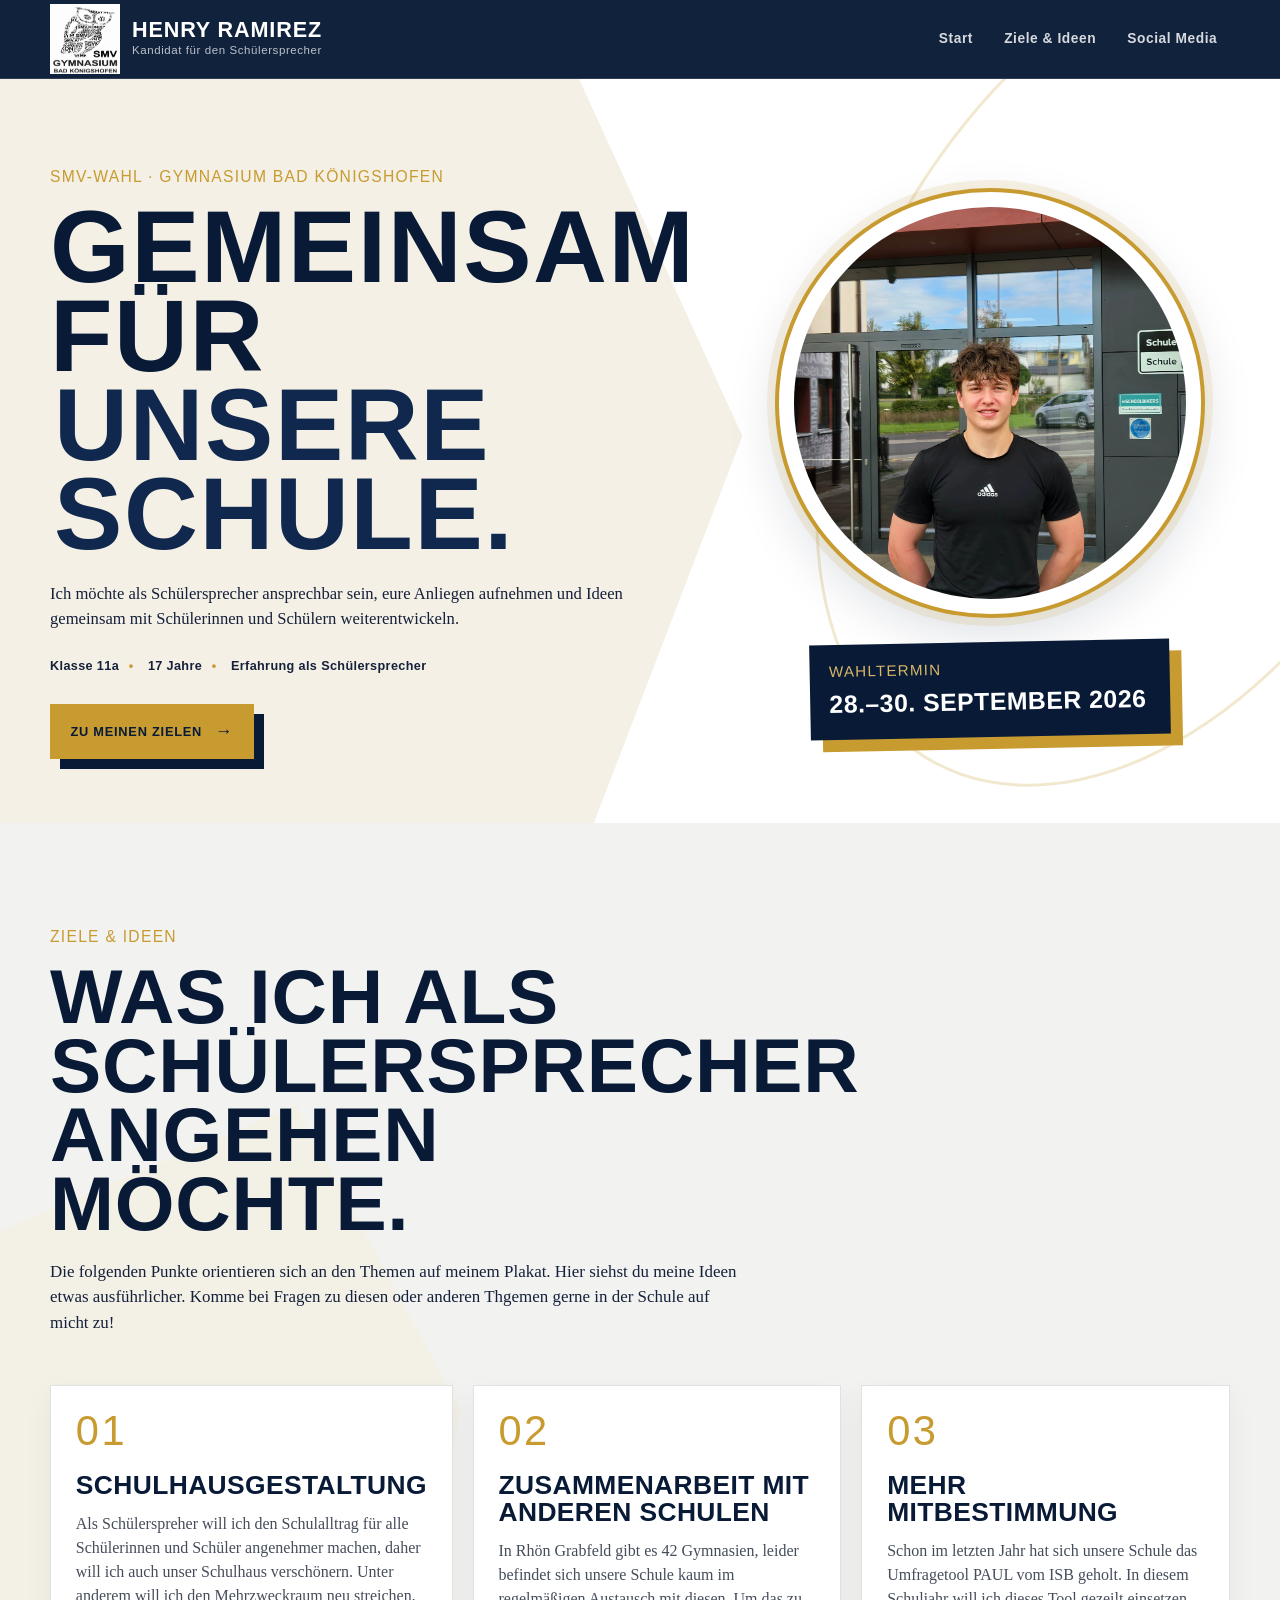
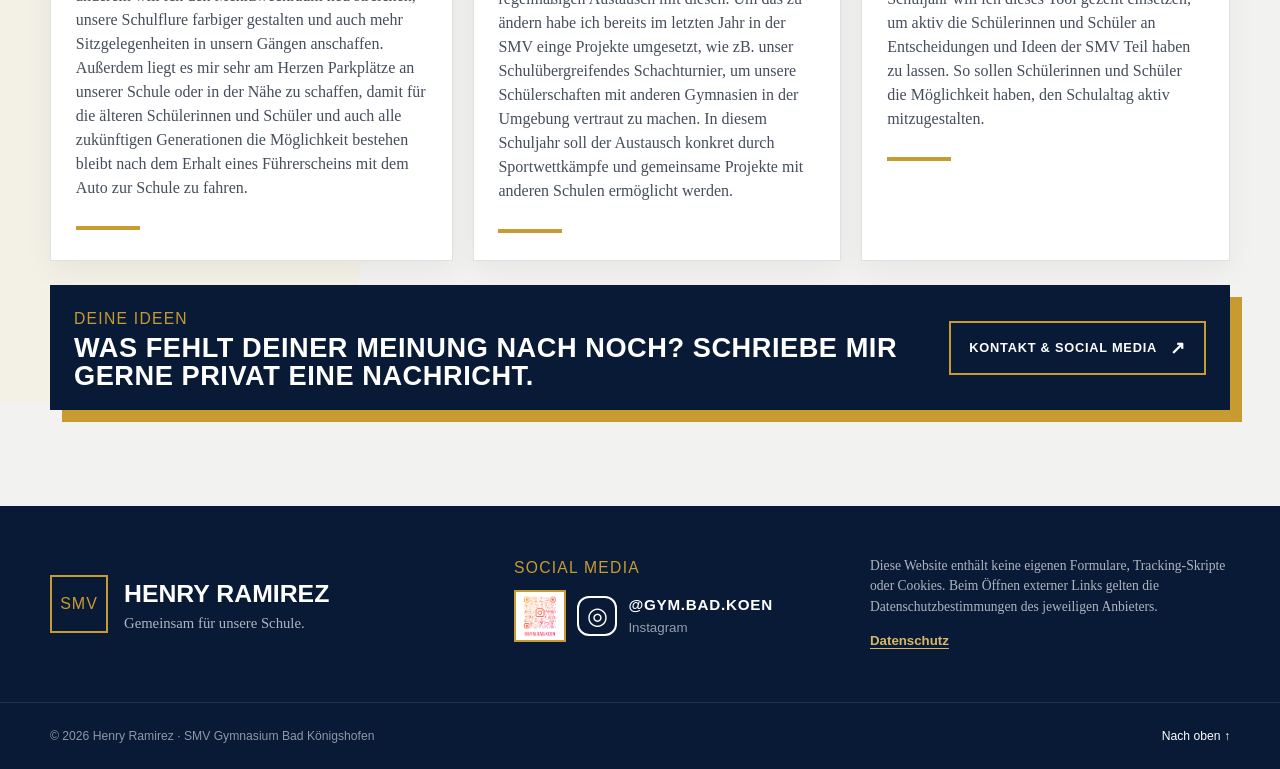
==== commit 58c2c034: "Update text and link in ideas section" ====
--- a/index.html
+++ b/index.html
@@ -574,10 +574,10 @@
 
         <div class="ideas-note reveal-up">
           <div>
-            <p class="eyebrow">Deine Idee</p>
+            <p class="eyebrow">Deine Ideen</p>
             <h3>Was fehlt deiner Meinung nach noch? Schriebe mir gerne privat eine Nachricht.</h3>
           </div>
-          <a class="button button-outline" href="https://www.instagram.com/henry.rmz09">Kontakt &amp; Social Media <span aria-hidden="true">↗</span></a>
+          <a class="button button-outline" href="linktree.html">Kontakt &amp; Social Media <span aria-hidden="true">↗</span></a>
         </div>
       </div>
     </section>
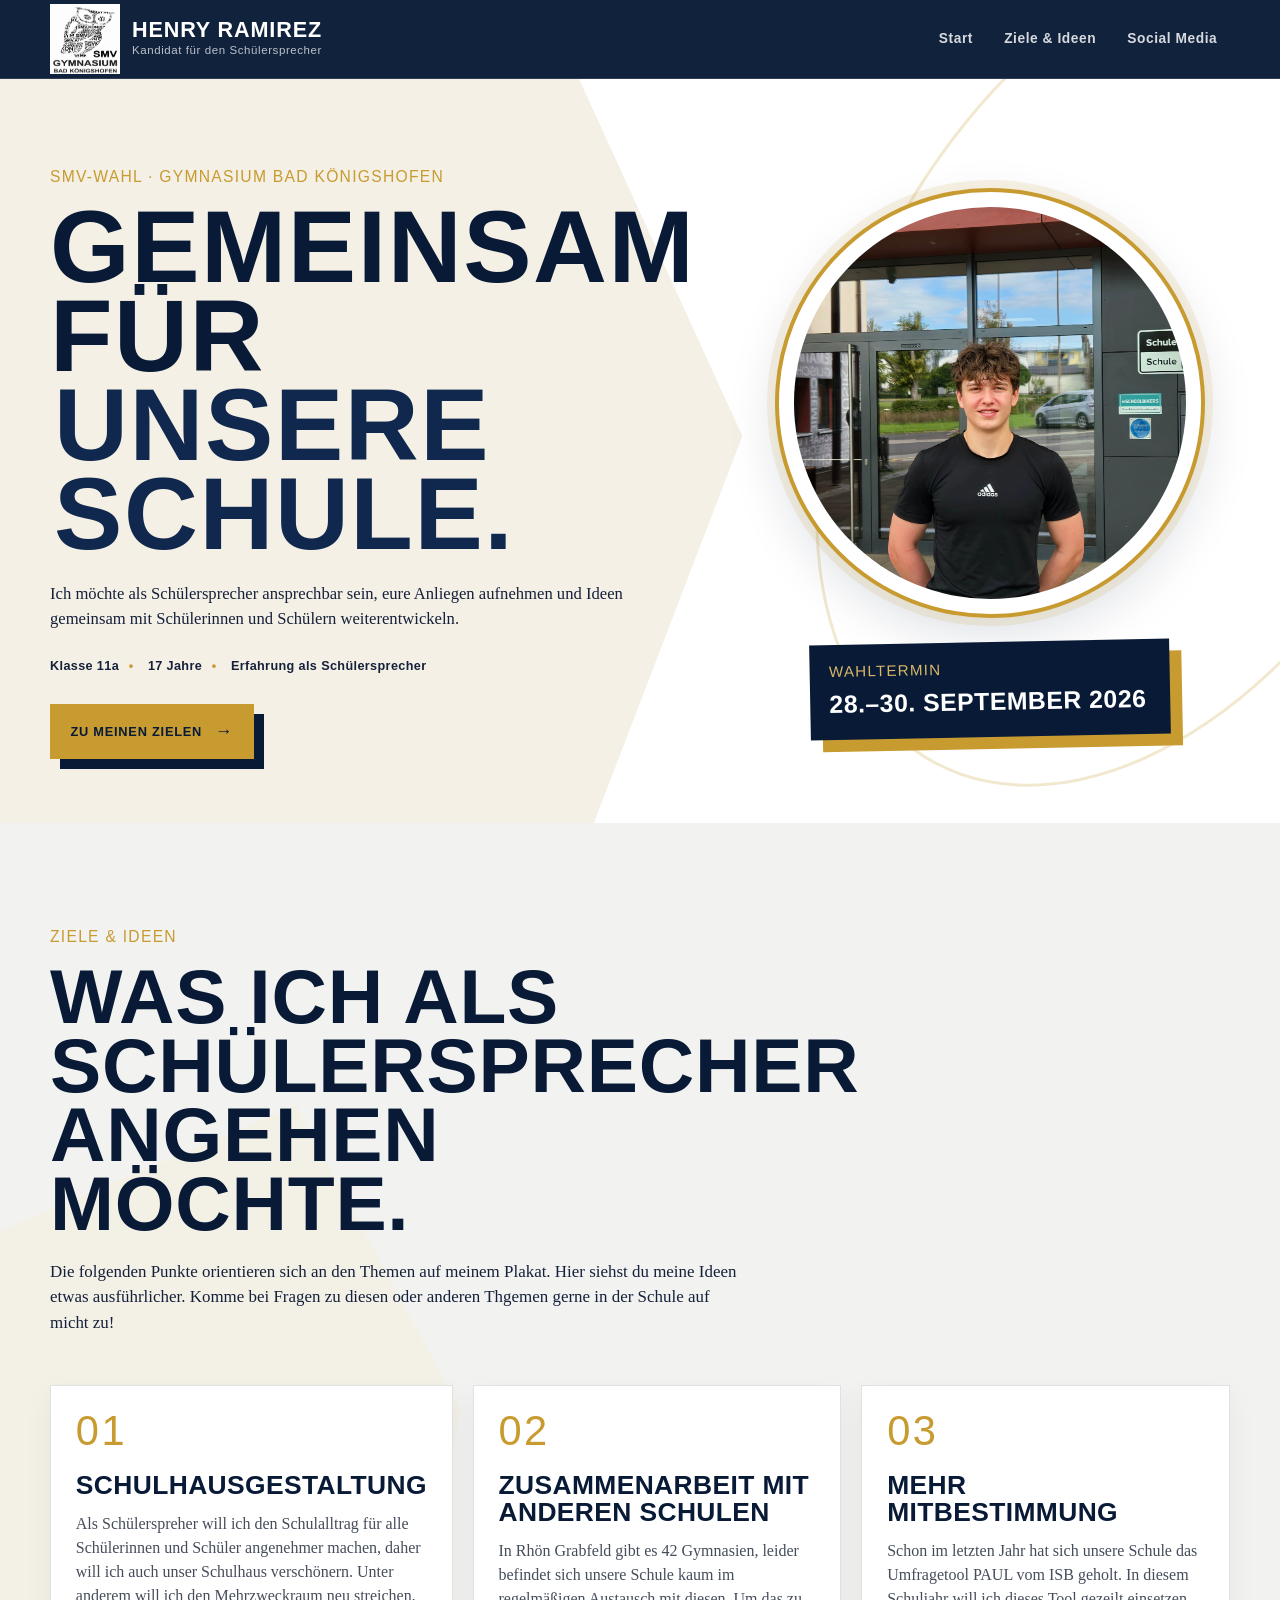
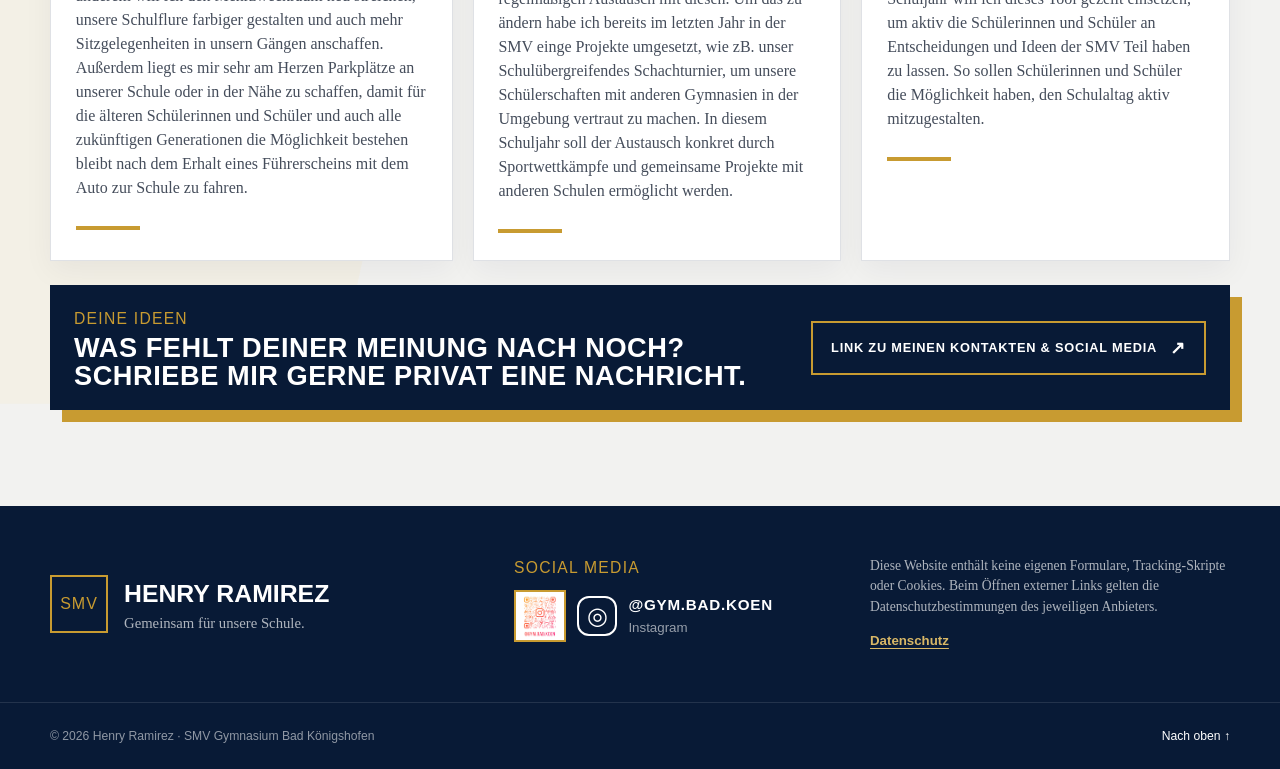
==== commit a214881f: "Update link text for social media section" ====
--- a/index.html
+++ b/index.html
@@ -577,7 +577,7 @@
             <p class="eyebrow">Deine Ideen</p>
             <h3>Was fehlt deiner Meinung nach noch? Schriebe mir gerne privat eine Nachricht.</h3>
           </div>
-          <a class="button button-outline" href="linktree.html">Kontakt &amp; Social Media <span aria-hidden="true">↗</span></a>
+          <a class="button button-outline" href="linktree.html">Link zu meinen Kontakten &amp; Social Media <span aria-hidden="true">↗</span></a>
         </div>
       </div>
     </section>
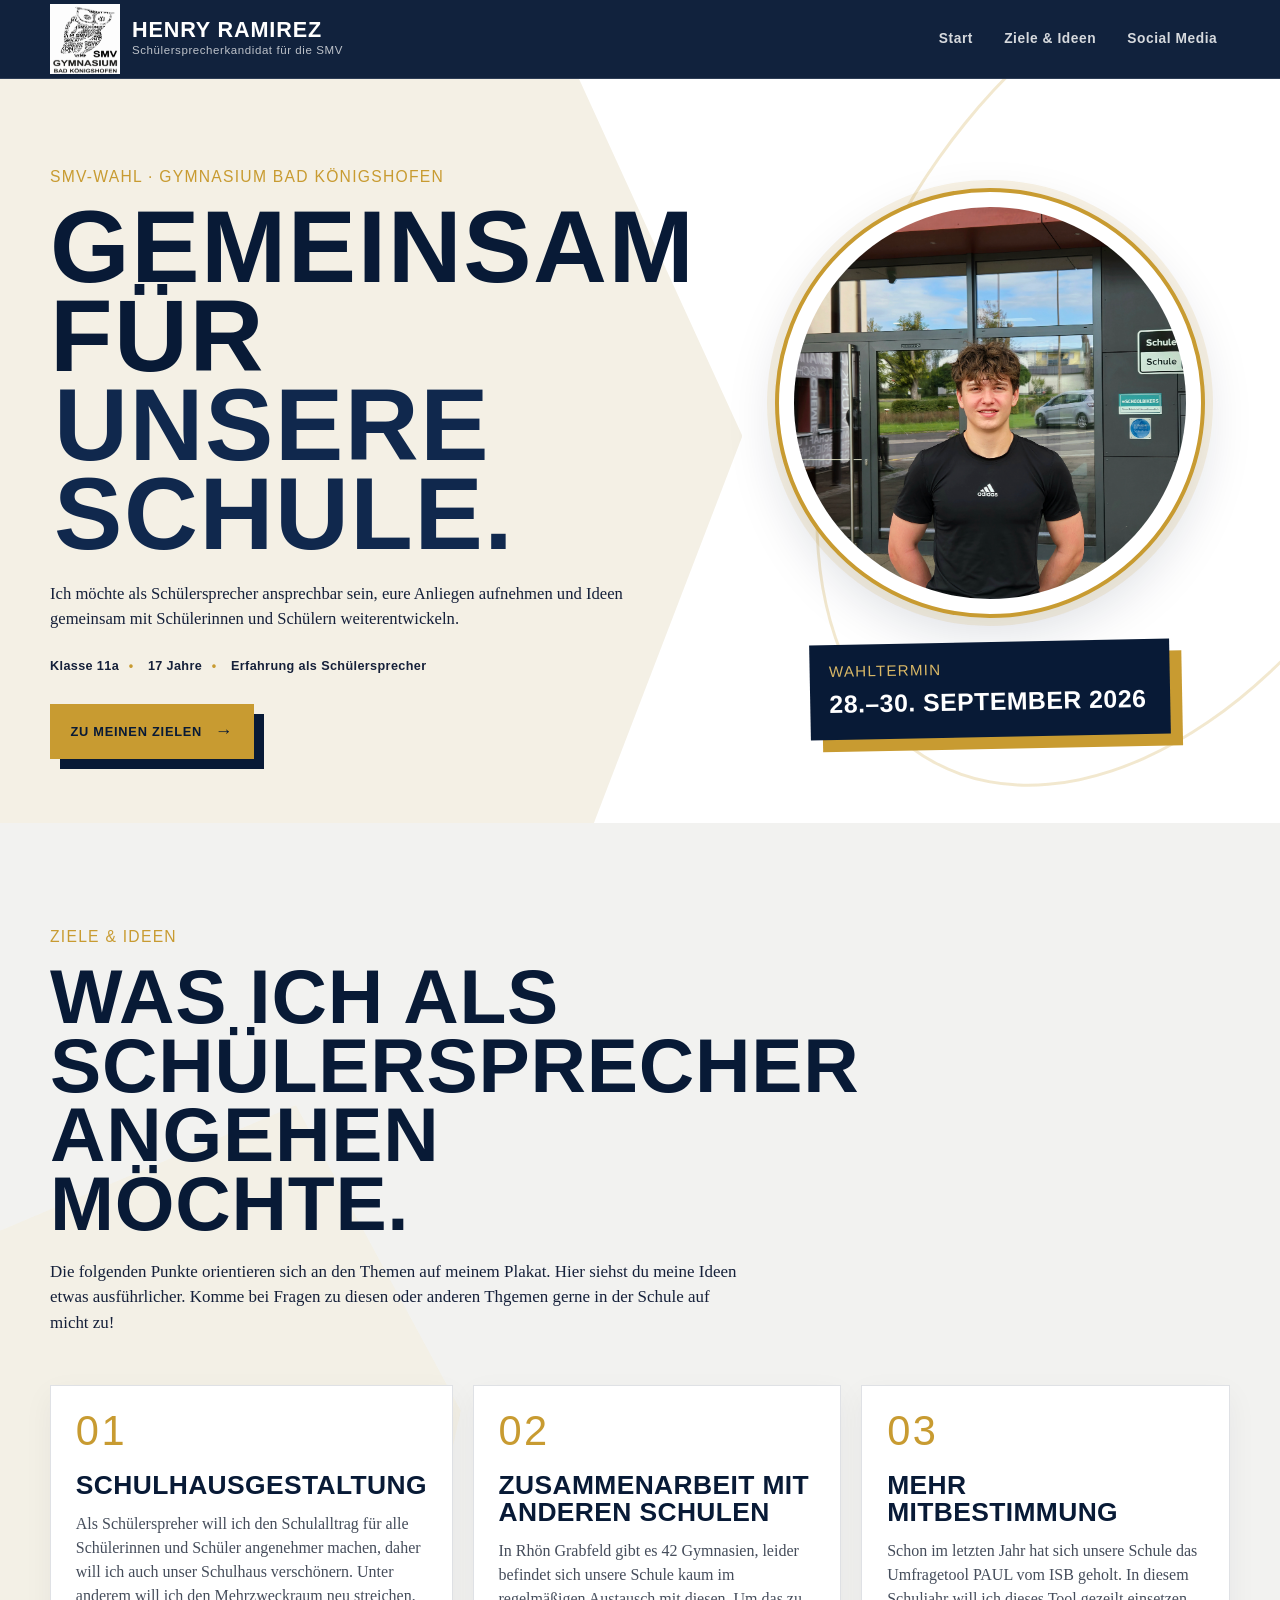
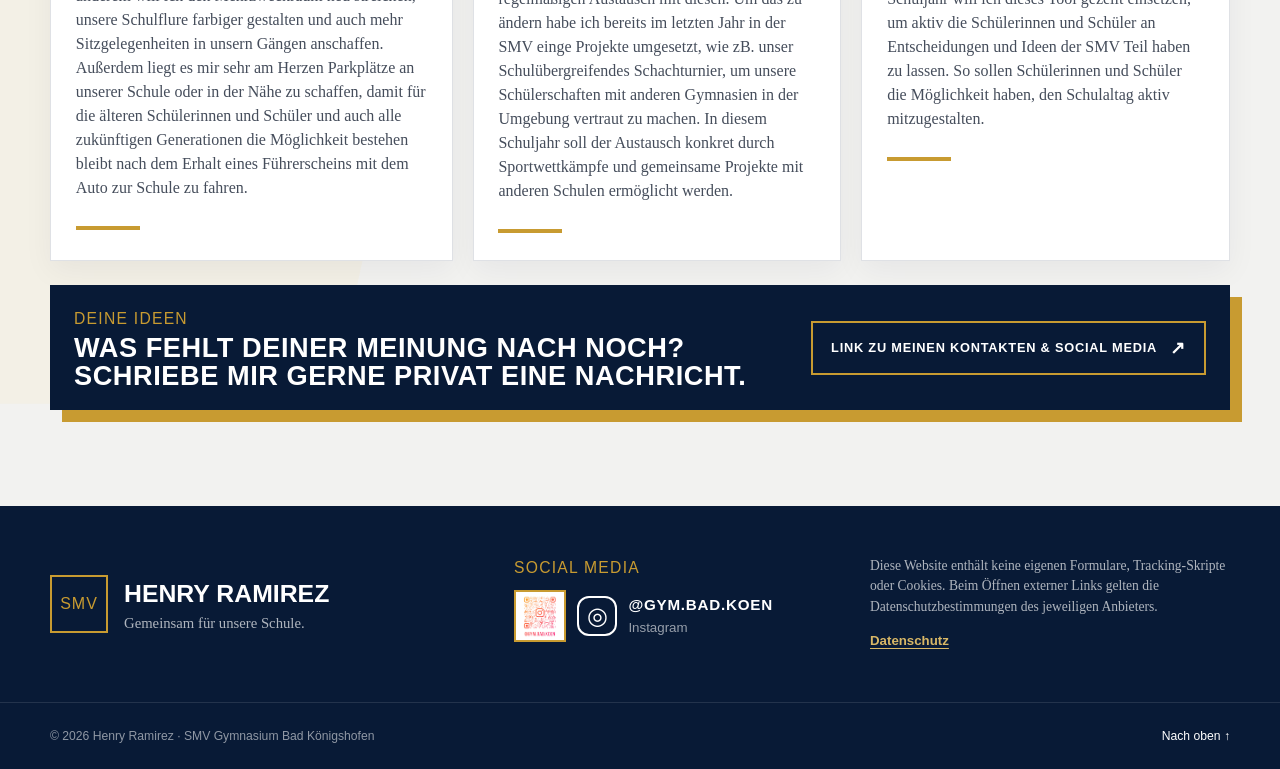
==== commit c8f0b6a8: "Update candidate title in index.html" ====
--- a/index.html
+++ b/index.html
@@ -462,7 +462,7 @@
         >
         <span class="brand-copy">
           <strong>Henry Ramirez</strong>
-          <small>Kandidat für den Schülersprecher</small>
+          <small>Schülersprecherkandidat für die SMV</small>
         </span>
       </a>
 
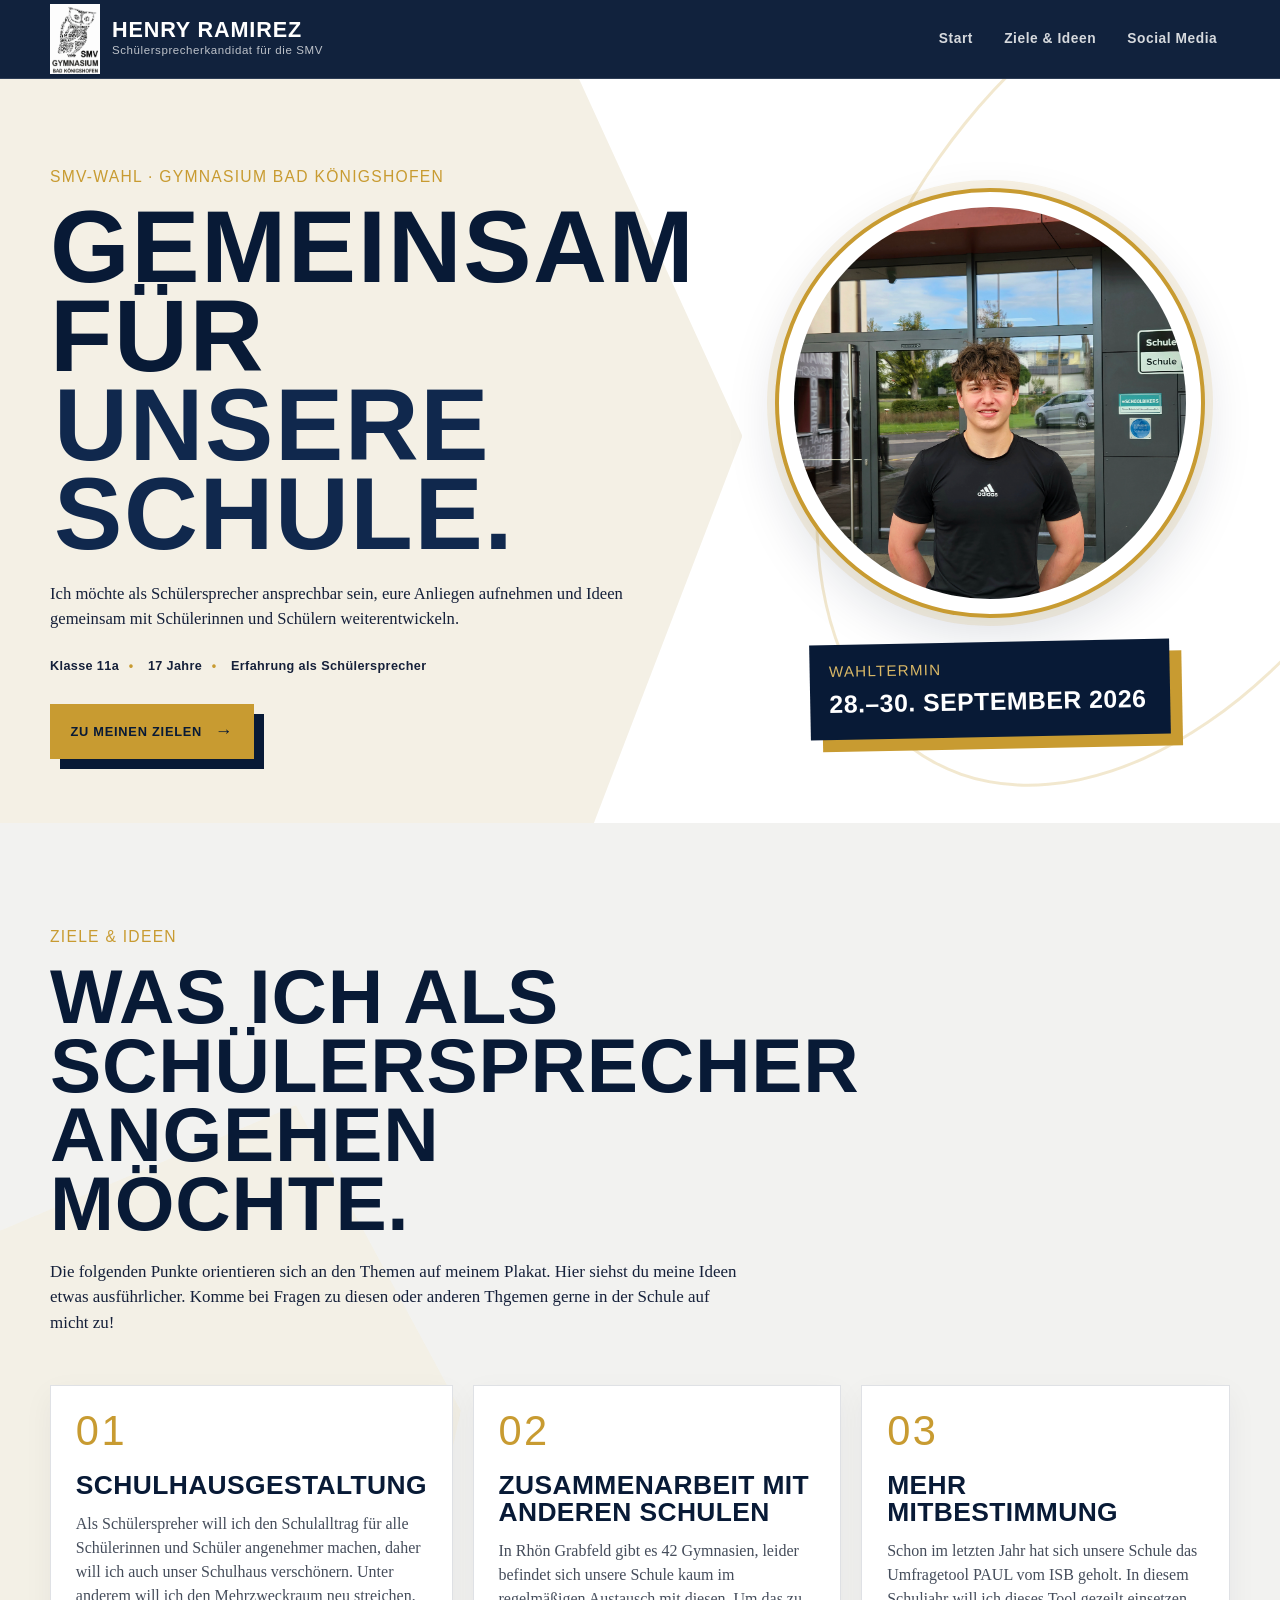
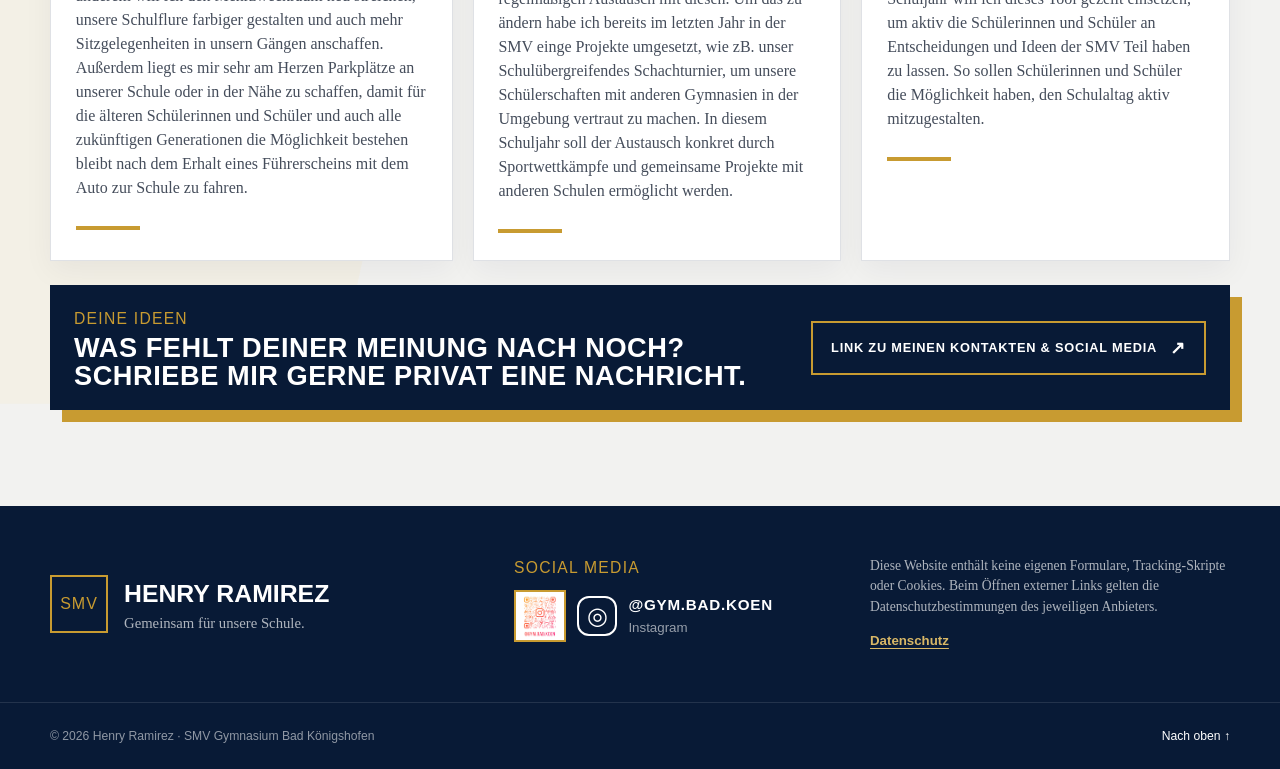
==== commit b69b9dde: "Reduce image width from 70 to 50 pixels" ====
--- a/index.html
+++ b/index.html
@@ -457,7 +457,7 @@
         <img
           src="11156.png"
           alt="SMV-Logo des Gymnasiums Bad Königshofen"
-          width="70"
+          width="50"
           height="70"
         >
         <span class="brand-copy">
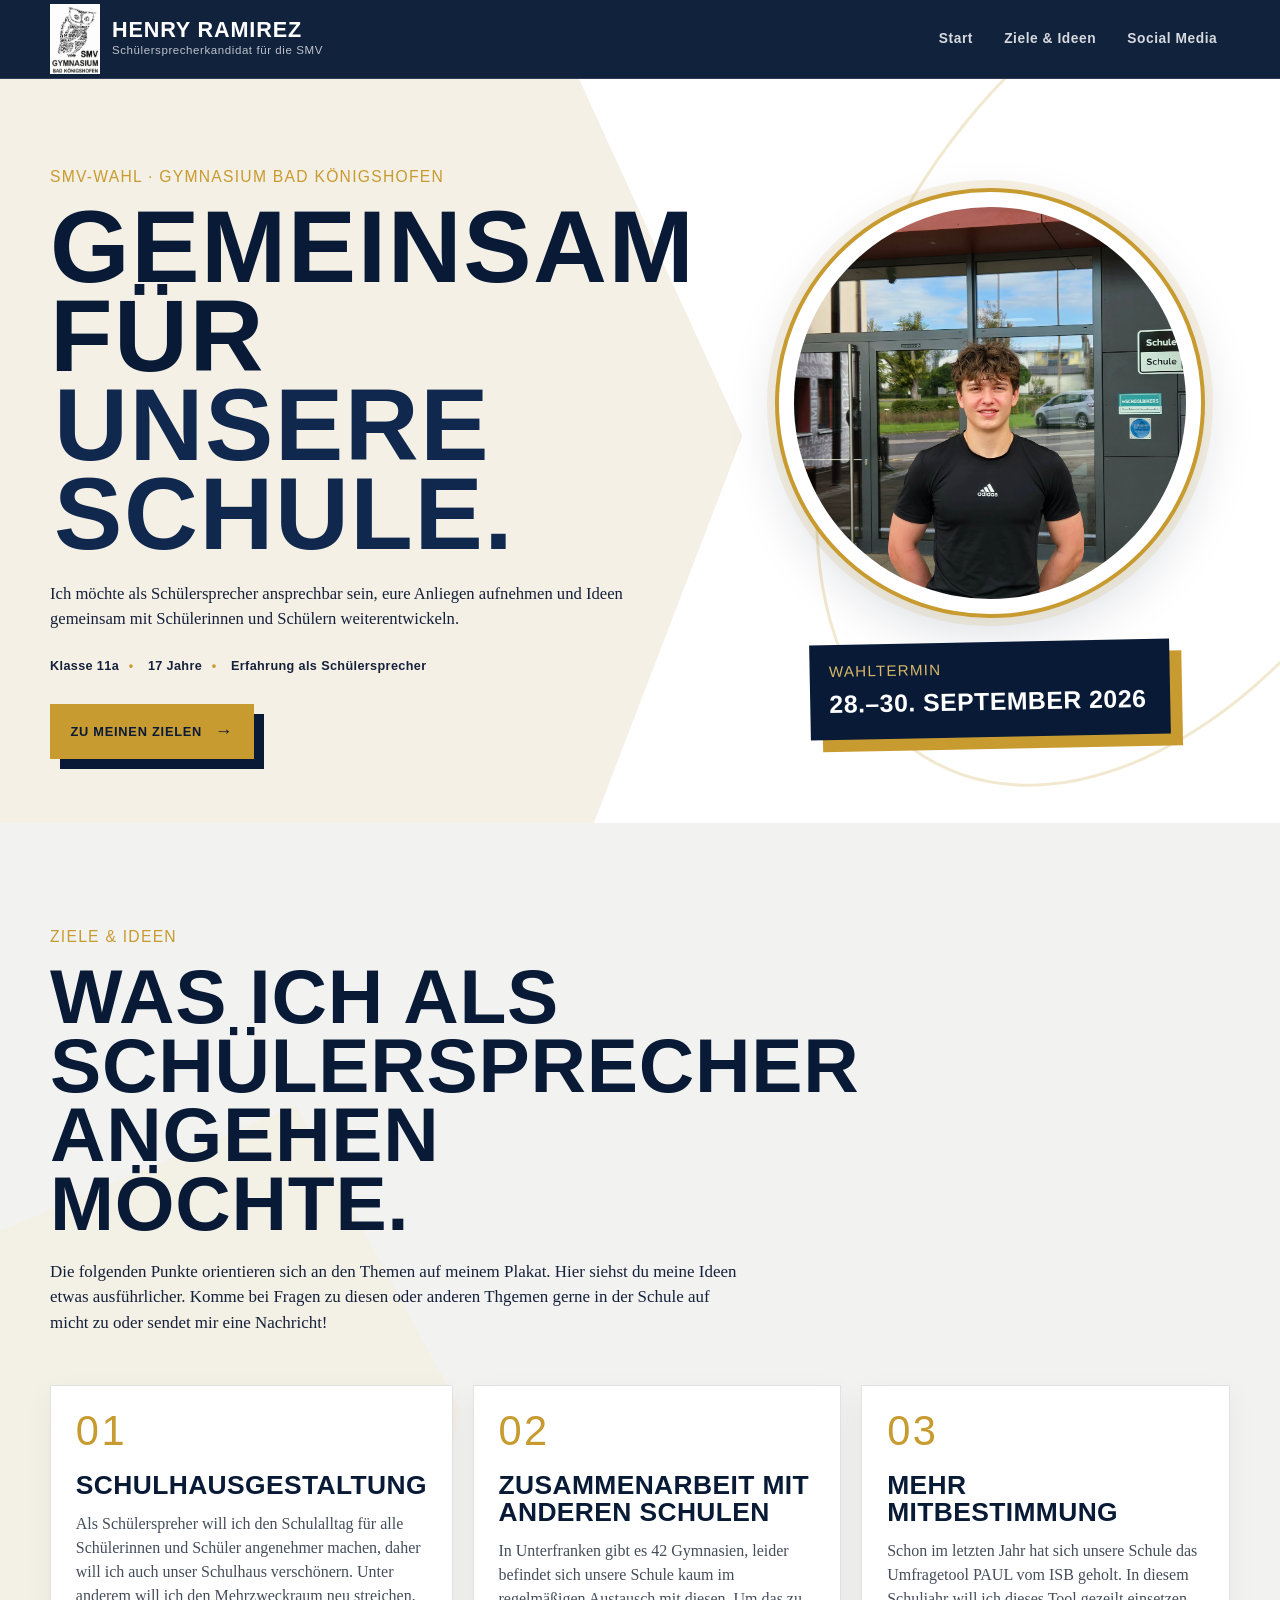
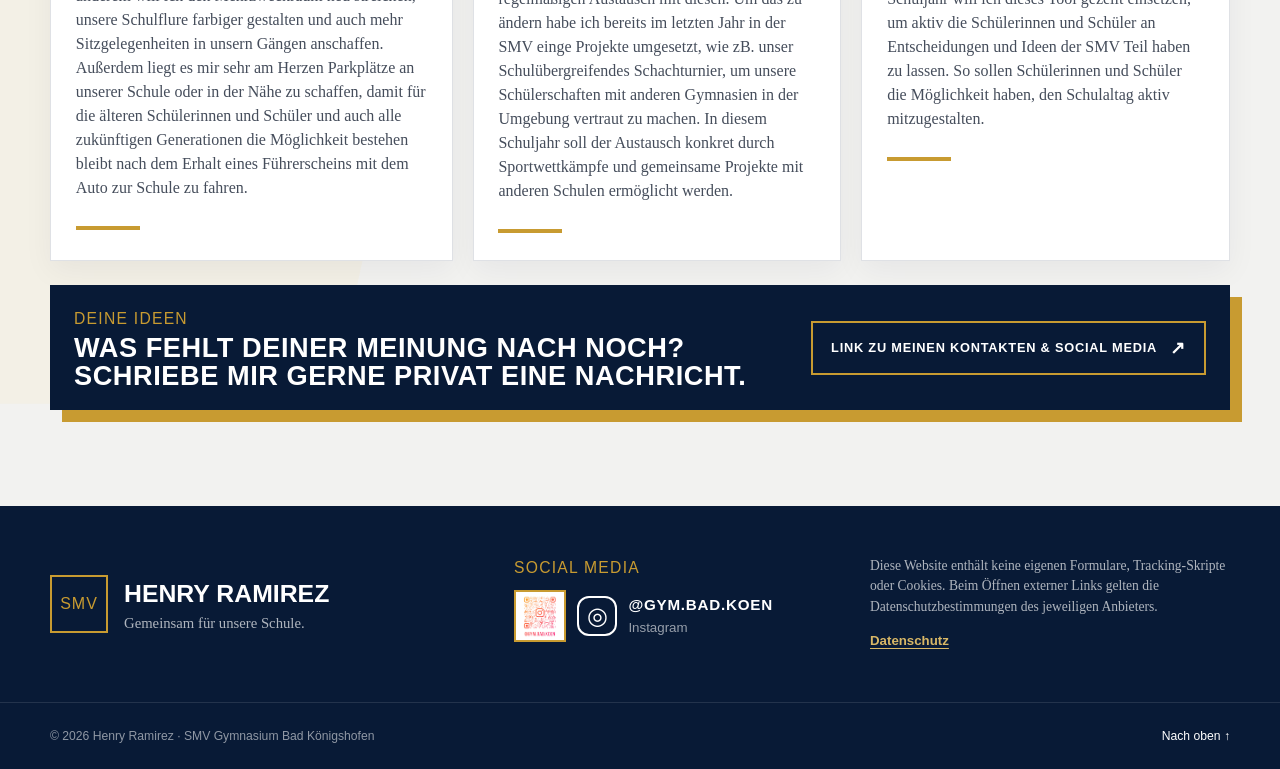
==== commit 64cc096c: "Aktualisieren von index.html" ====
--- a/index.html
+++ b/index.html
@@ -534,7 +534,7 @@
           <p class="eyebrow">Ziele &amp; Ideen</p>
           <h2>Was ich als Schülersprecher angehen möchte.</h2>
           <p>
-            Die folgenden Punkte orientieren sich an den Themen auf meinem Plakat. Hier siehst du meine Ideen etwas ausführlicher. Komme bei Fragen zu diesen oder anderen Thgemen gerne in der Schule auf micht zu!
+            Die folgenden Punkte orientieren sich an den Themen auf meinem Plakat. Hier siehst du meine Ideen etwas ausführlicher. Komme bei Fragen zu diesen oder anderen Thgemen gerne in der Schule auf micht zu oder sendet mir eine Nachricht!
           </p>
         </div>
 
@@ -543,7 +543,7 @@
             <div class="idea-number">01</div>
             <h3>Schulhausgestaltung</h3>
             <p>
-              Als Schülerspreher will ich den Schulalltrag für alle Schülerinnen und Schüler angenehmer machen, daher will ich auch unser Schulhaus verschönern. Unter anderem will ich den Mehrzweckraum neu streichen, unsere Schulflure farbiger gestalten und auch mehr Sitzgelegenheiten in unsern Gängen anschaffen.
+              Als Schülerspreher will ich den Schulalltag für alle Schülerinnen und Schüler angenehmer machen, daher will ich auch unser Schulhaus verschönern. Unter anderem will ich den Mehrzweckraum neu streichen, unsere Schulflure farbiger gestalten und auch mehr Sitzgelegenheiten in unsern Gängen anschaffen.
               Außerdem liegt es mir sehr am Herzen Parkplätze an unserer Schule oder in der Nähe zu schaffen, damit für die älteren Schülerinnen und Schüler und auch alle zukünftigen Generationen die Möglichkeit bestehen bleibt nach dem Erhalt eines Führerscheins mit dem Auto zur Schule zu fahren. 
             </p>
             <span class="idea-line" aria-hidden="true"></span>
@@ -553,7 +553,7 @@
             <div class="idea-number">02</div>
             <h3>Zusammenarbeit mit anderen Schulen</h3>
             <p>
-              In Rhön Grabfeld gibt es 42 Gymnasien, leider befindet sich unsere Schule kaum im regelmäßigen Austausch mit diesen.
+              In Unterfranken gibt es 42 Gymnasien, leider befindet sich unsere Schule kaum im regelmäßigen Austausch mit diesen.
               Um das zu ändern habe ich bereits im letzten Jahr in der SMV einge Projekte umgesetzt, wie zB. unser Schulübergreifendes Schachturnier, um unsere Schülerschaften mit anderen Gymnasien in der Umgebung vertraut zu machen. 
               In diesem Schuljahr soll der Austausch konkret durch Sportwettkämpfe und gemeinsame Projekte mit anderen Schulen ermöglicht werden.
             </p>
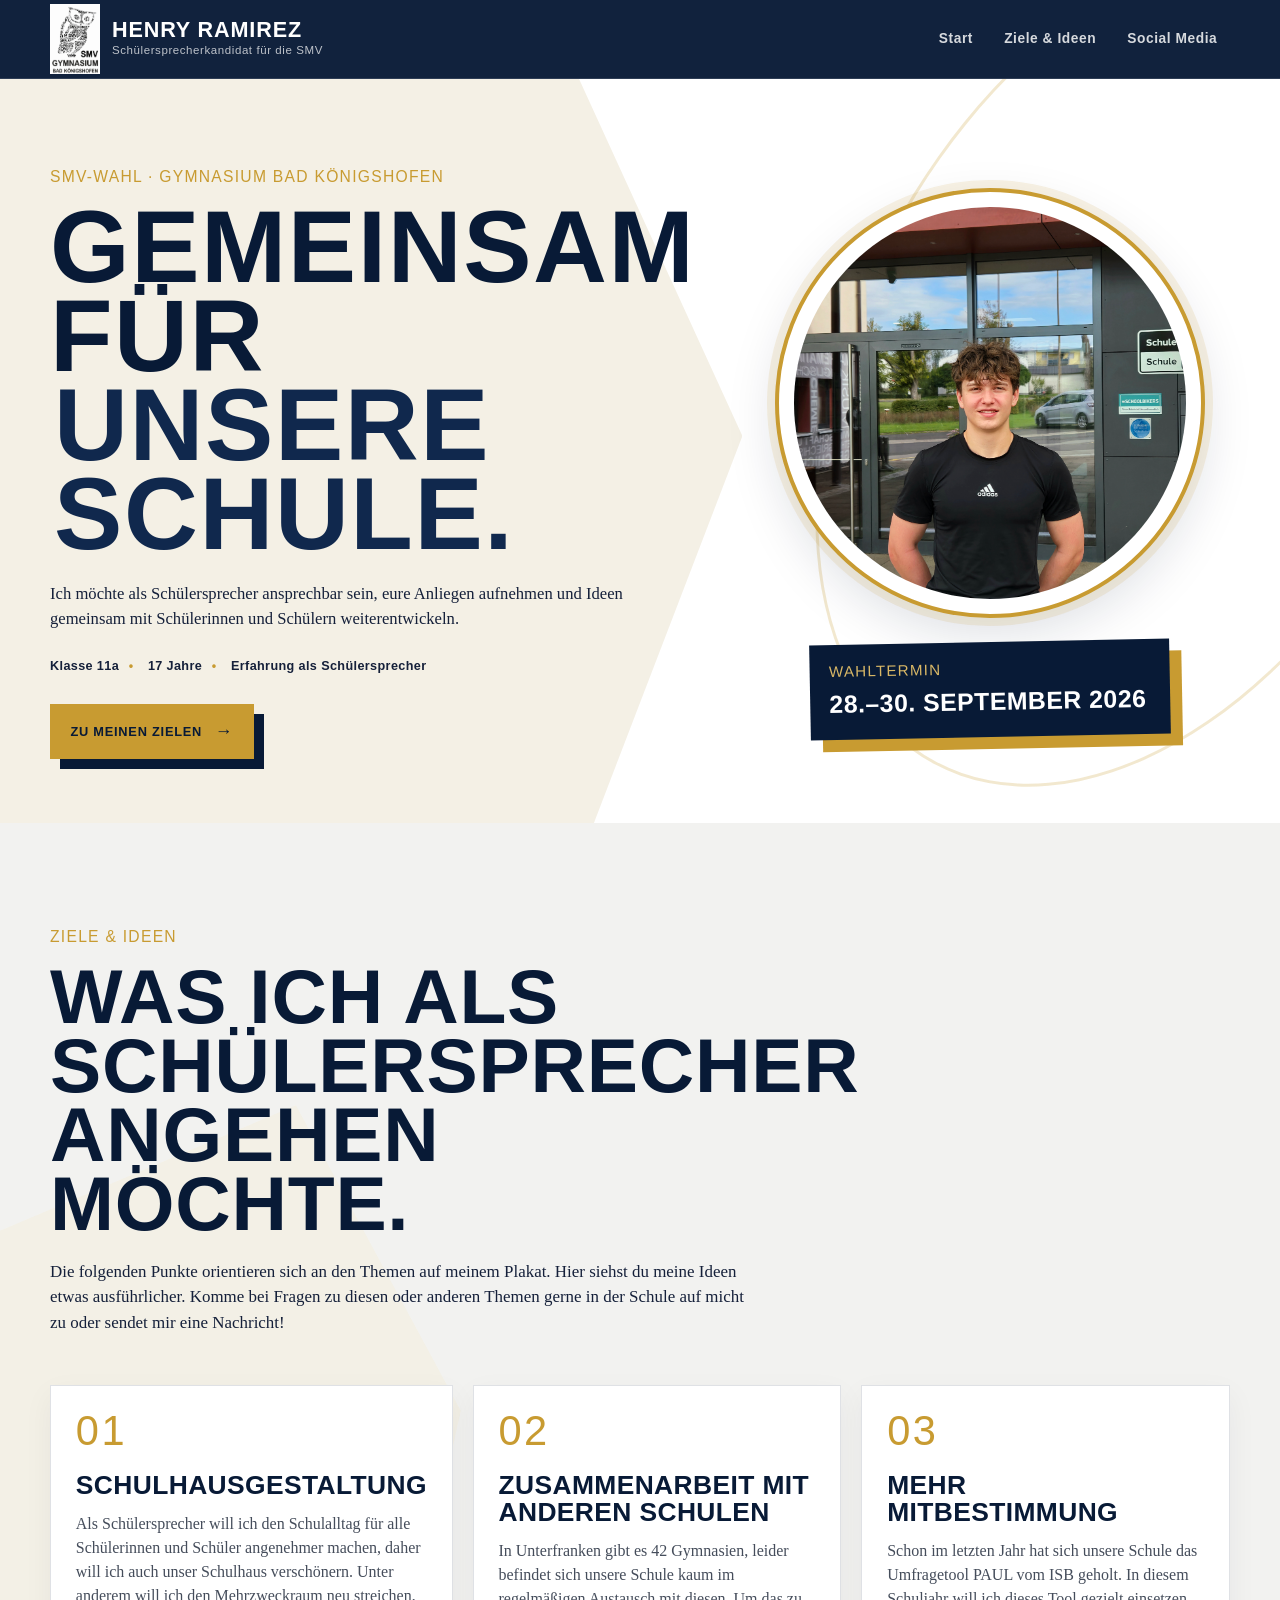
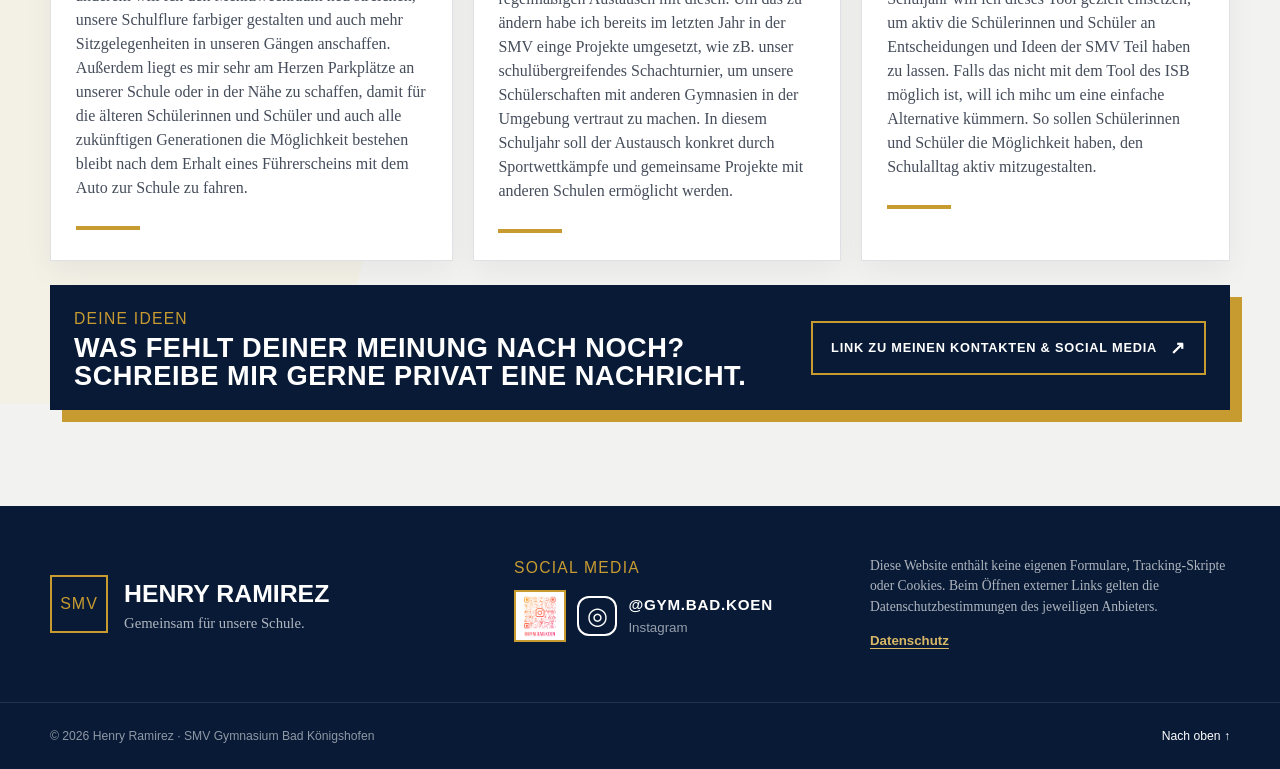
==== commit 8ff04665: "Fix typos and update favicon link in index.html Updated HTML to correct typos and improve icon link." ====
--- a/index.html
+++ b/index.html
@@ -6,7 +6,7 @@
   <meta name="description" content="Henry Ramirez – Informationen zur Kandidatur als Schülersprecher am Gymnasium Bad Königshofen.">
   <title>Henry Ramirez | Gemeinsam für unsere Schule</title>
   <link rel="stylesheet" href="styles.css">
-  <link rel="11156.png" />
+  <link rel="icon" type="image/png" href="11156.png">
   <style>
 /* =========================
    HANDY / MOBILE
@@ -534,7 +534,7 @@
           <p class="eyebrow">Ziele &amp; Ideen</p>
           <h2>Was ich als Schülersprecher angehen möchte.</h2>
           <p>
-            Die folgenden Punkte orientieren sich an den Themen auf meinem Plakat. Hier siehst du meine Ideen etwas ausführlicher. Komme bei Fragen zu diesen oder anderen Thgemen gerne in der Schule auf micht zu oder sendet mir eine Nachricht!
+            Die folgenden Punkte orientieren sich an den Themen auf meinem Plakat. Hier siehst du meine Ideen etwas ausführlicher. Komme bei Fragen zu diesen oder anderen Themen gerne in der Schule auf micht zu oder sendet mir eine Nachricht!
           </p>
         </div>
 
@@ -543,7 +543,7 @@
             <div class="idea-number">01</div>
             <h3>Schulhausgestaltung</h3>
             <p>
-              Als Schülerspreher will ich den Schulalltag für alle Schülerinnen und Schüler angenehmer machen, daher will ich auch unser Schulhaus verschönern. Unter anderem will ich den Mehrzweckraum neu streichen, unsere Schulflure farbiger gestalten und auch mehr Sitzgelegenheiten in unsern Gängen anschaffen.
+              Als Schülersprecher will ich den Schulalltag für alle Schülerinnen und Schüler angenehmer machen, daher will ich auch unser Schulhaus verschönern. Unter anderem will ich den Mehrzweckraum neu streichen, unsere Schulflure farbiger gestalten und auch mehr Sitzgelegenheiten in unseren Gängen anschaffen.
               Außerdem liegt es mir sehr am Herzen Parkplätze an unserer Schule oder in der Nähe zu schaffen, damit für die älteren Schülerinnen und Schüler und auch alle zukünftigen Generationen die Möglichkeit bestehen bleibt nach dem Erhalt eines Führerscheins mit dem Auto zur Schule zu fahren. 
             </p>
             <span class="idea-line" aria-hidden="true"></span>
@@ -554,7 +554,7 @@
             <h3>Zusammenarbeit mit anderen Schulen</h3>
             <p>
               In Unterfranken gibt es 42 Gymnasien, leider befindet sich unsere Schule kaum im regelmäßigen Austausch mit diesen.
-              Um das zu ändern habe ich bereits im letzten Jahr in der SMV einge Projekte umgesetzt, wie zB. unser Schulübergreifendes Schachturnier, um unsere Schülerschaften mit anderen Gymnasien in der Umgebung vertraut zu machen. 
+              Um das zu ändern habe ich bereits im letzten Jahr in der SMV einge Projekte umgesetzt, wie zB. unser schulübergreifendes Schachturnier, um unsere Schülerschaften mit anderen Gymnasien in der Umgebung vertraut zu machen. 
               In diesem Schuljahr soll der Austausch konkret durch Sportwettkämpfe und gemeinsame Projekte mit anderen Schulen ermöglicht werden.
             </p>
             <span class="idea-line" aria-hidden="true"></span>
@@ -565,8 +565,9 @@
             <h3>Mehr Mitbestimmung</h3>
             <p>
               Schon im letzten Jahr hat sich unsere Schule das Umfragetool PAUL vom ISB geholt. 
-              In diesem Schuljahr will ich dieses Tool gezeilt einsetzen, um aktiv die Schülerinnen und Schüler an Entscheidungen und Ideen der SMV Teil haben zu lassen. 
-              So sollen Schülerinnen und Schüler die Möglichkeit haben, den Schulaltag aktiv mitzugestalten.
+              In diesem Schuljahr will ich dieses Tool gezielt einsetzen, um aktiv die Schülerinnen und Schüler an Entscheidungen und Ideen der SMV Teil haben zu lassen. 
+              Falls das nicht mit dem Tool des ISB möglich ist, will ich mihc um eine einfache Alternative kümmern.
+              So sollen Schülerinnen und Schüler die Möglichkeit haben, den Schulalltag aktiv mitzugestalten.
             </p>
             <span class="idea-line" aria-hidden="true"></span>
           </article>
@@ -575,7 +576,7 @@
         <div class="ideas-note reveal-up">
           <div>
             <p class="eyebrow">Deine Ideen</p>
-            <h3>Was fehlt deiner Meinung nach noch? Schriebe mir gerne privat eine Nachricht.</h3>
+            <h3>Was fehlt deiner Meinung nach noch? Schreibe mir gerne privat eine Nachricht.</h3>
           </div>
           <a class="button button-outline" href="linktree.html">Link zu meinen Kontakten &amp; Social Media <span aria-hidden="true">↗</span></a>
         </div>
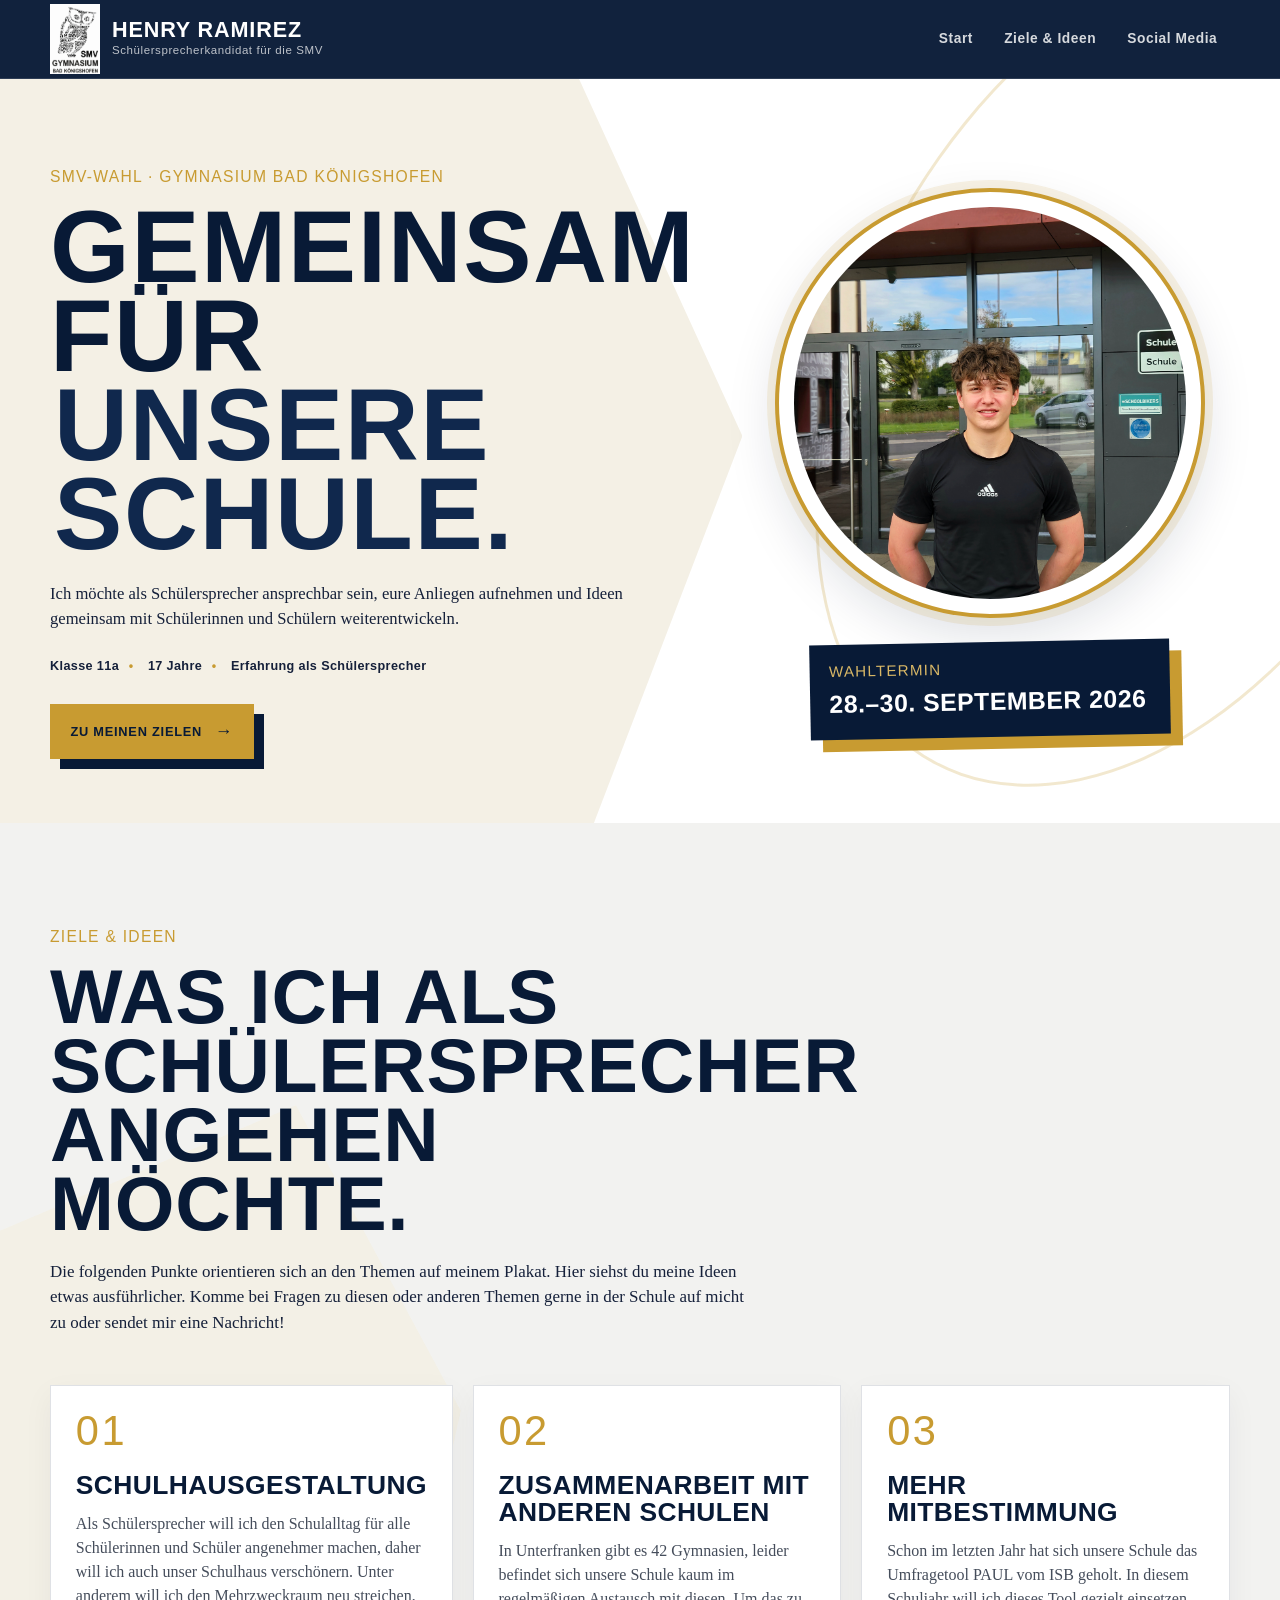
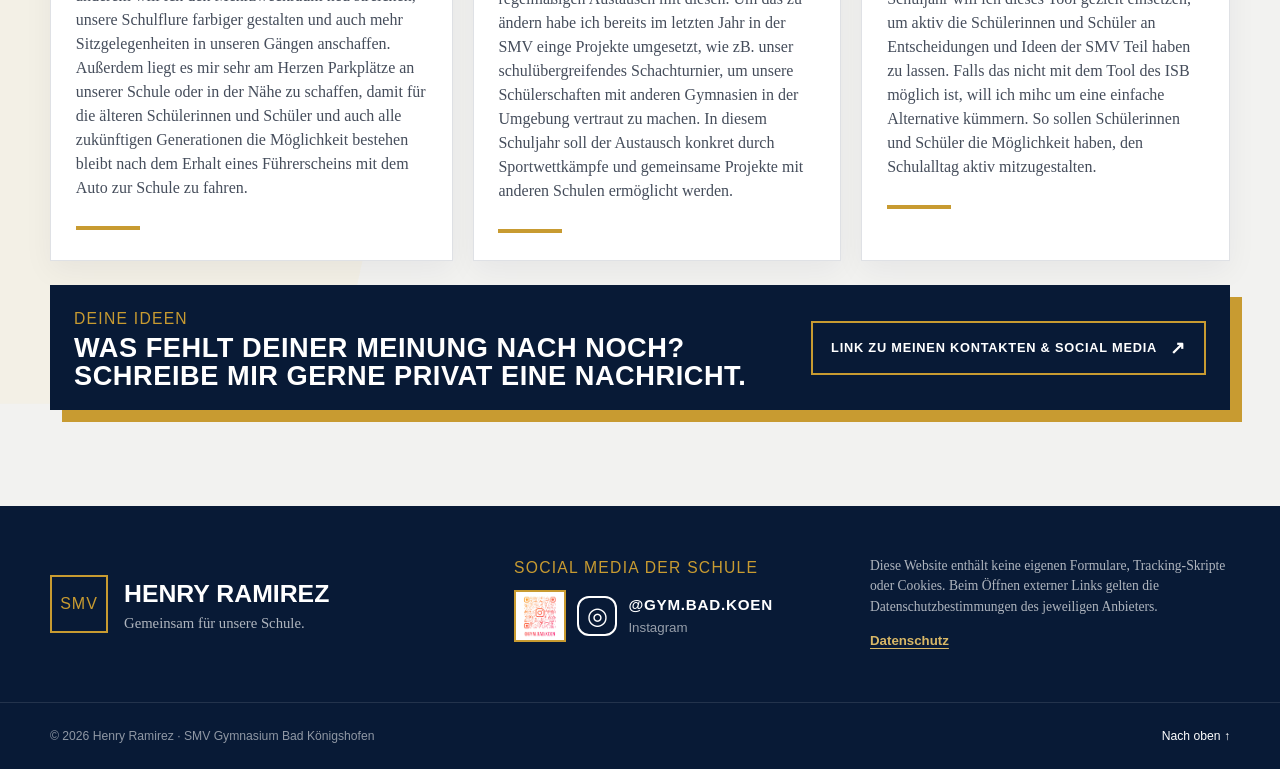
==== commit 4333eb39: "Update footer kicker text for social media" ====
--- a/index.html
+++ b/index.html
@@ -596,7 +596,7 @@
       </div>
 
       <div class="footer-social">
-        <p class="footer-kicker">Social Media</p>
+        <p class="footer-kicker">Social Media der Schule</p>
         <a class="instagram-link" href="https://www.instagram.com/gym.bad.koen/" target="_blank" rel="noopener noreferrer">
           <!-- Optional: Lege den QR-Code aus dem Plakat später als images/instagram-qr.jpg ab. -->
           <img class="instagram-qr" src="instagram-qr.jpg" alt="Instagram-QR-Code zum Profil @GYM.BAD.KOEN" onerror="this.style.display='none'">
